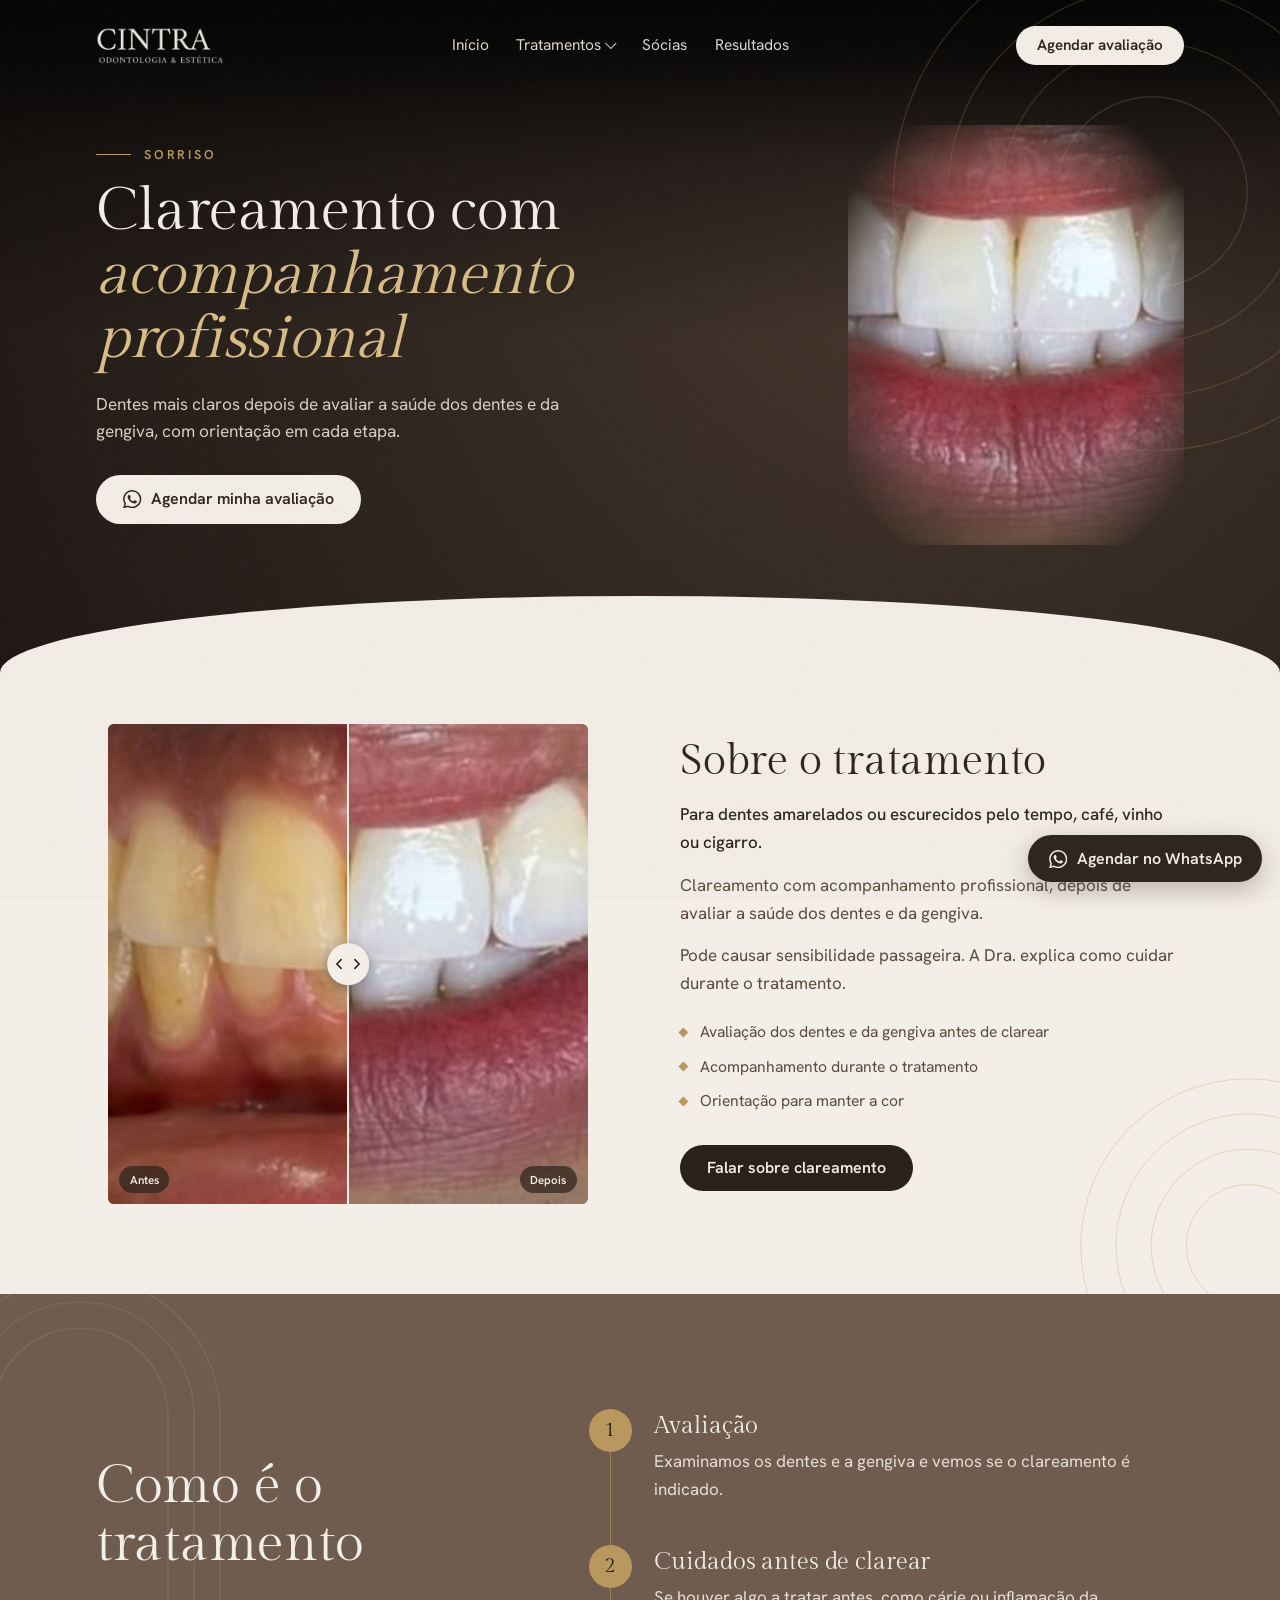
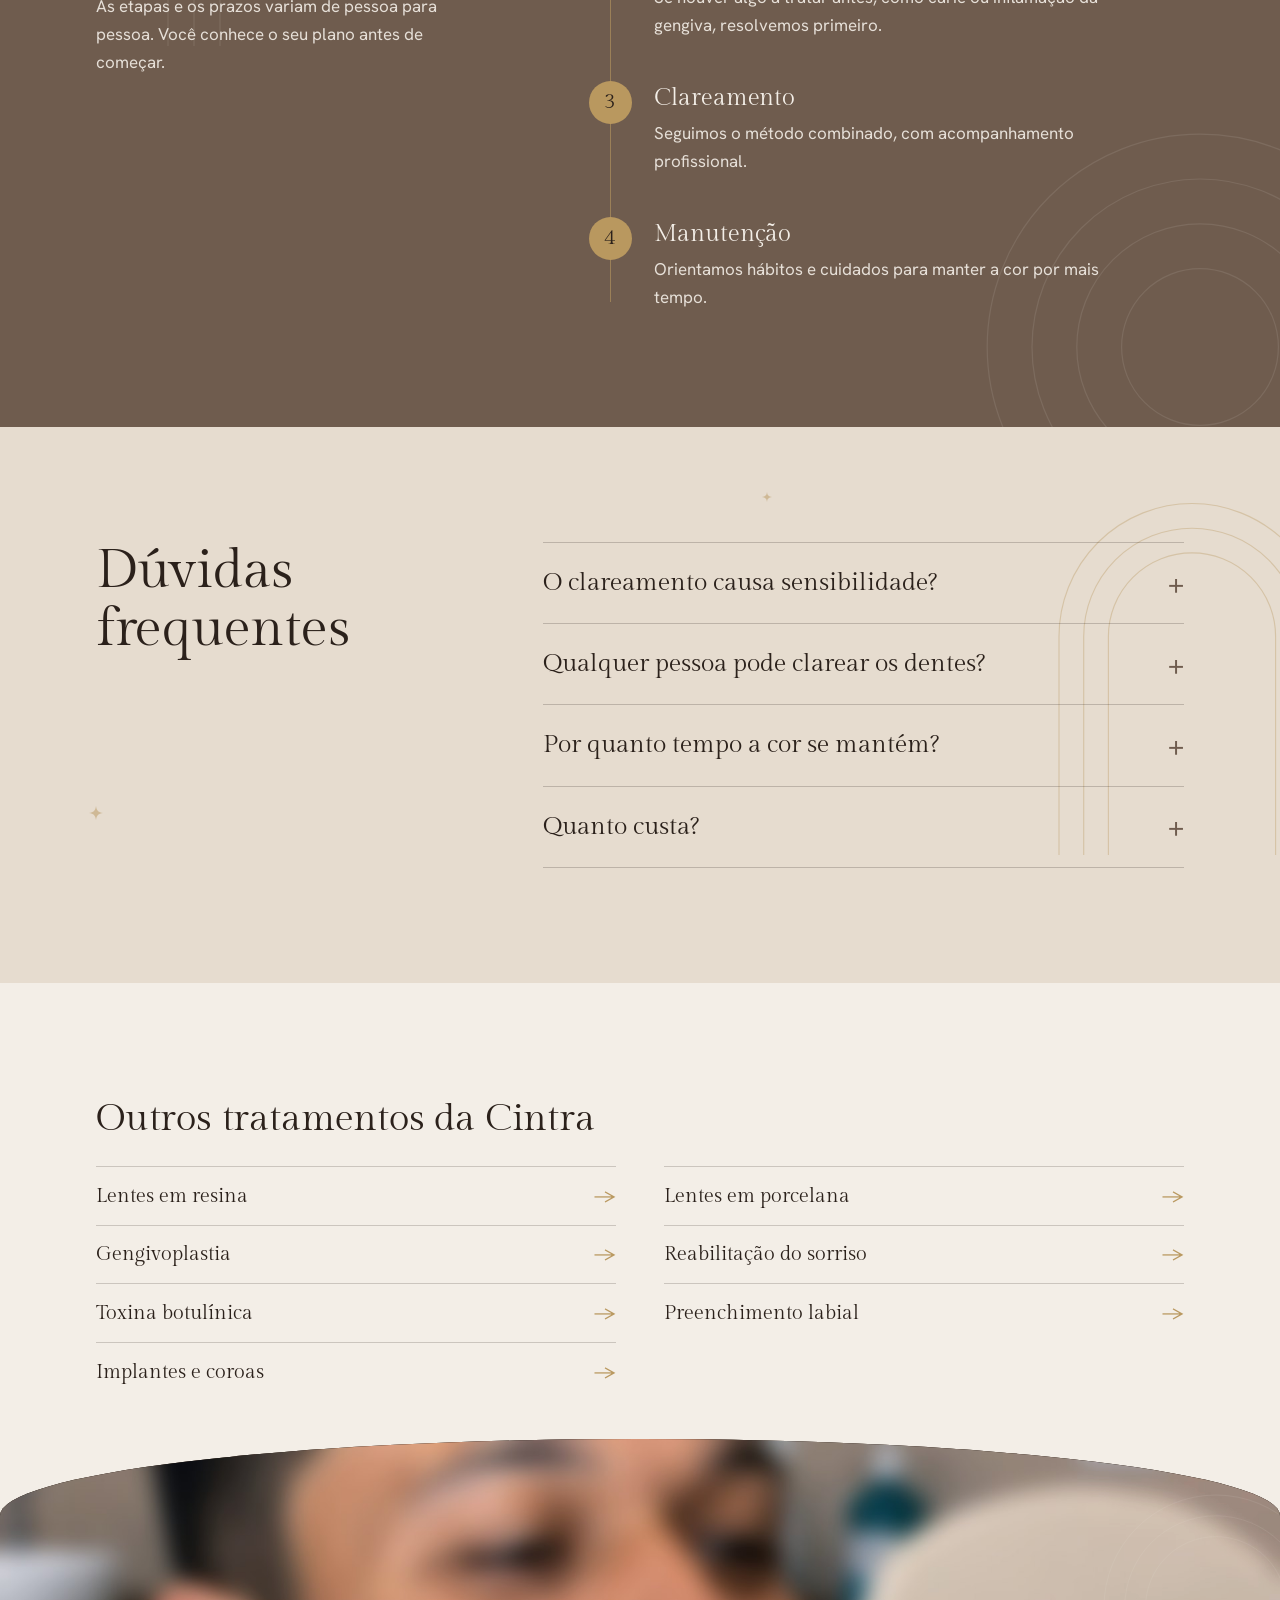
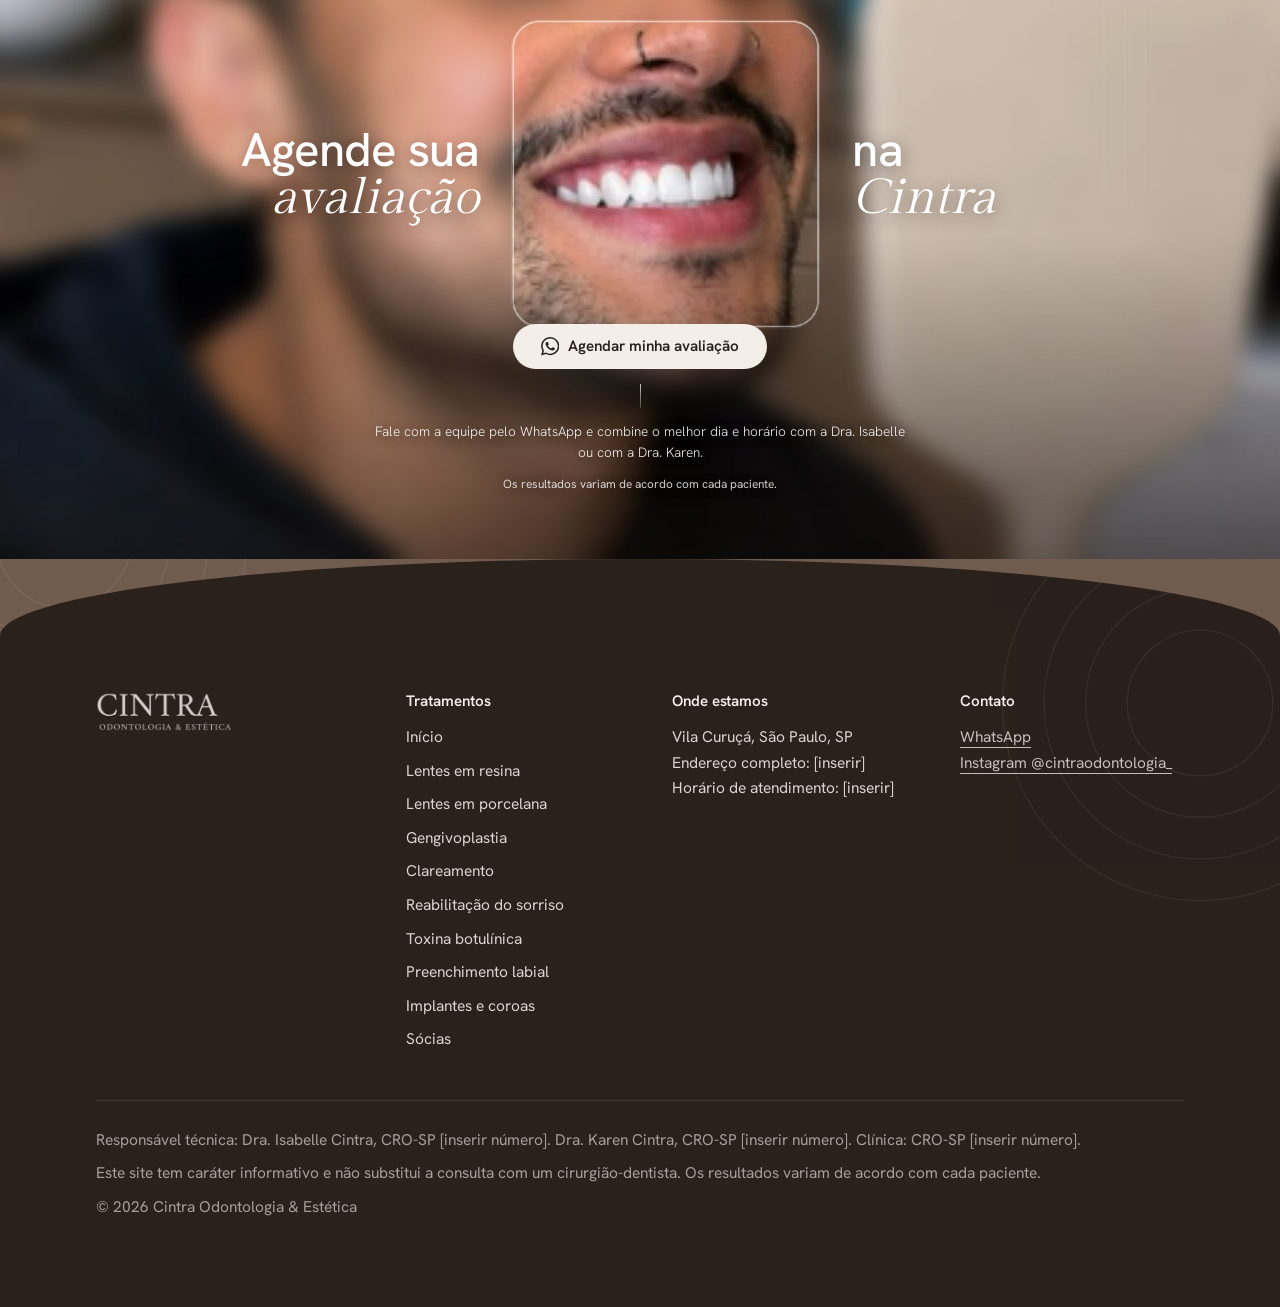
==== clareamento.html @ af431a60 "Add files via upload" ====
<!doctype html>
<html lang="pt-BR">
<head>
<meta charset="utf-8">
<meta name="viewport" content="width=device-width, initial-scale=1">
<title>Clareamento dental | Cintra Odontologia</title>
<meta name="description" content="Clareamento dental com acompanhamento profissional, depois de avaliar a saúde dos dentes e da gengiva. Cintra Odontologia, Vila Curuçá, SP.">
<meta name="theme-color" content="#6F5C4E">
<meta property="og:title" content="Clareamento dental | Cintra Odontologia">
<meta property="og:description" content="Clareamento dental com acompanhamento profissional, depois de avaliar a saúde dos dentes e da gengiva. Cintra Odontologia, Vila Curuçá, SP.">
<meta property="og:type" content="website">
<link rel="icon" href="data:image/svg+xml,%3Csvg xmlns='http://www.w3.org/2000/svg' viewBox='0 0 64 64'%3E%3Crect width='64' height='64' rx='32' fill='%236F5C4E'/%3E%3Ctext x='32' y='43' font-size='34' text-anchor='middle' fill='%23F3EEE7' font-family='Georgia,serif'%3EC%3C/text%3E%3C/svg%3E">
<link rel="preconnect" href="https://fonts.googleapis.com">
<link rel="preconnect" href="https://fonts.gstatic.com" crossorigin>
<link href="https://fonts.googleapis.com/css2?family=Gilda+Display&family=Hanken+Grotesk:wght@400;500;600&family=Fraunces:ital,opsz,wght,SOFT@0,9..144,400..600,100;1,9..144,400..500,100&family=Nunito:wght@400;600;700&display=swap" rel="stylesheet">
<link rel="stylesheet" href="style.css">

</head>
<body>

<header class="site-header">
  <div class="wrap">
    <a class="brand" href="index.html" aria-label="Cintra Odontologia e Estética, página inicial">
      <img src="logo-cintra.png" alt="Cintra Odontologia &amp; Estética" width="596" height="174">
    </a>
    <nav class="nav" id="menu" aria-label="Principal">
      <a href="index.html">Início</a>
      <div class="nav-dd"><button type="button" aria-haspopup="true" aria-expanded="false" aria-current="page">Tratamentos</button><div class="dd-panel"><div><div><b>Sorriso</b><a href="lentes-resina.html">Lentes em resina</a><a href="lentes-porcelana.html">Lentes em porcelana</a><a href="gengivoplastia.html">Gengivoplastia</a><a href="clareamento.html" aria-current="page">Clareamento</a><a href="reabilitacao.html">Reabilitação do sorriso</a></div><div><b>Estética facial</b><a href="toxina-botulinica.html">Toxina botulínica</a><a href="preenchimento-labial.html">Preenchimento labial</a></div><div><b>Implantes</b><a href="implantes-e-coroas.html">Implantes e coroas</a></div></div></div></div>
      <a href="socias.html">Sócias</a>
      <a href="index.html#casos">Resultados</a>
    </nav>
    <div class="hdr-right">
      <a class="btn btn-light" data-wa="Olá! Gostaria de agendar uma avaliação na Cintra Odontologia." href="https://www.instagram.com/cintraodontologia_/">Agendar avaliação</a>
      <button class="nav-toggle" type="button" aria-label="Abrir menu" aria-expanded="false" aria-controls="menu"><span></span></button>
    </div>
  </div>
</header>

<main id="topo">
<section class="phero">
  <div class="wrap phero-grid">
    <div>
      <p class="kicker">Sorriso</p>
      <h1>Clareamento com <em>acompanhamento profissional</em></h1>
      <p class="sub">Dentes mais claros depois de avaliar a saúde dos dentes e da gengiva, com orientação em cada etapa.</p>
      <a class="btn btn-light" data-wa="Olá! Gostaria de agendar uma avaliação sobre clareamento." href="https://www.instagram.com/cintraodontologia_/"><svg viewBox="0 0 24 24" aria-hidden="true"><path d="M17.472 14.382c-.297-.149-1.758-.867-2.03-.967-.273-.099-.471-.148-.67.15-.197.297-.767.966-.94 1.164-.173.199-.347.223-.644.075-.297-.15-1.255-.463-2.39-1.475-.883-.788-1.48-1.761-1.653-2.059-.173-.297-.018-.458.13-.606.134-.133.298-.347.446-.52.149-.174.198-.298.298-.497.099-.198.05-.371-.025-.52-.075-.149-.669-1.612-.916-2.207-.242-.579-.487-.5-.669-.51-.173-.008-.371-.01-.57-.01-.198 0-.52.074-.792.372-.272.297-1.04 1.016-1.04 2.479 0 1.462 1.065 2.875 1.213 3.074.149.198 2.096 3.2 5.077 4.487.709.306 1.262.489 1.694.625.712.227 1.36.195 1.871.118.571-.085 1.758-.719 2.006-1.413.248-.694.248-1.289.173-1.413-.074-.124-.272-.198-.57-.347m-5.421 7.403h-.004a9.87 9.87 0 01-5.031-1.378l-.361-.214-3.741.982.998-3.648-.235-.374a9.86 9.86 0 01-1.51-5.26c.001-5.45 4.436-9.884 9.888-9.884 2.64 0 5.122 1.03 6.988 2.898a9.825 9.825 0 012.893 6.994c-.003 5.45-4.437 9.884-9.885 9.884m8.413-18.297A11.815 11.815 0 0012.05 0C5.495 0 .16 5.335.157 11.892c0 2.096.547 4.142 1.588 5.945L.057 24l6.305-1.654a11.882 11.882 0 005.683 1.448h.005c6.554 0 11.89-5.335 11.893-11.893a11.821 11.821 0 00-3.48-8.413Z"/></svg>Agendar minha avaliação</a>
      
    </div>
    <figure class="phero-photo small"><img src="clareamento-depois.jpg" alt="Dentes depois do clareamento" fetchpriority="high"></figure>
  </div>
</section>
<section class="tb bg-ivory curved" id="sobre">
  <div class="wrap tb-grid">
    <div class="tb-media"><div class="ba" data-ba style="--ar:1/1;--arn:1.0000">
            <img src="clareamento-depois.jpg" alt="Depois: Clareamento" loading="lazy">
            <img class="ba-before" src="clareamento-antes.jpg" alt="Antes: Clareamento" loading="lazy">
            <span class="ba-pill l">Antes</span>
            <span class="ba-pill r">Depois</span>
            <div class="ba-line"><div class="ba-knob"><svg viewBox="0 0 24 24" aria-hidden="true"><polyline points="15 18 9 12 15 6"/></svg><svg viewBox="0 0 24 24" aria-hidden="true"><polyline points="9 18 15 12 9 6"/></svg></div></div>
            <input type="range" min="0" max="100" value="50" aria-label="Comparar antes e depois: clareamento">
          </div></div>
    <div class="tb-text">
      <h2>Sobre o tratamento</h2>
      <p class="tb-for">Para dentes amarelados ou escurecidos pelo tempo, café, vinho ou cigarro.</p>
      <p>Clareamento com acompanhamento profissional, depois de avaliar a saúde dos dentes e da gengiva.</p><p>Pode causar sensibilidade passageira. A Dra. explica como cuidar durante o tratamento.</p>
      <ul class="points"><li>Avaliação dos dentes e da gengiva antes de clarear</li><li>Acompanhamento durante o tratamento</li><li>Orientação para manter a cor</li></ul>
      <a class="btn btn-dark" data-wa="Olá! Gostaria de saber mais sobre clareamento." href="https://www.instagram.com/cintraodontologia_/">Falar sobre clareamento</a>
    </div>
  </div>
</section>
<section class="process">
  <div class="wrap process-grid">
    <div class="process-intro">
      <h2>Como é o tratamento</h2>
      <p>As etapas e os prazos variam de pessoa para pessoa. Você conhece o seu plano antes de começar.</p>
    </div>
    <ol class="steps"><li><span class="n">1</span><div><h3>Avaliação</h3><p>Examinamos os dentes e a gengiva e vemos se o clareamento é indicado.</p></div></li><li><span class="n">2</span><div><h3>Cuidados antes de clarear</h3><p>Se houver algo a tratar antes, como cárie ou inflamação da gengiva, resolvemos primeiro.</p></div></li><li><span class="n">3</span><div><h3>Clareamento</h3><p>Seguimos o método combinado, com acompanhamento profissional.</p></div></li><li><span class="n">4</span><div><h3>Manutenção</h3><p>Orientamos hábitos e cuidados para manter a cor por mais tempo.</p></div></li></ol>
  </div>
</section>
<section class="faq" id="duvidas">
  <div class="wrap faq-grid">
    <h2>Dúvidas frequentes</h2>
    <div>
      <details>
        <summary>O clareamento causa sensibilidade?</summary>
        <p>Pode causar sensibilidade passageira. Explicamos como cuidar durante o tratamento e o que fazer se ela aparecer.</p>
      </details>
      <details>
        <summary>Qualquer pessoa pode clarear os dentes?</summary>
        <p>Depende da saúde dos dentes e da gengiva, que avaliamos na consulta. Em alguns casos é preciso tratar algo antes.</p>
      </details>
      <details>
        <summary>Por quanto tempo a cor se mantém?</summary>
        <p>Depende dos seus hábitos, como café, vinho e cigarro. A Dra. orienta como manter a cor.</p>
      </details>
      <details>
        <summary>Quanto custa?</summary>
        <p>O valor depende do seu caso e do tratamento indicado. Apresentamos o orçamento depois da avaliação, para você decidir com todas as informações.</p>
      </details>
    </div>
  </div>
</section>
<section class="more">
  <div class="wrap">
    <h2>Outros tratamentos da Cintra</h2>
    <ul><li><a href="lentes-resina.html">Lentes em resina</a></li><li><a href="lentes-porcelana.html">Lentes em porcelana</a></li><li><a href="gengivoplastia.html">Gengivoplastia</a></li><li><a href="reabilitacao.html">Reabilitação do sorriso</a></li><li><a href="toxina-botulinica.html">Toxina botulínica</a></li><li><a href="preenchimento-labial.html">Preenchimento labial</a></li><li><a href="implantes-e-coroas.html">Implantes e coroas</a></li></ul>
  </div>
</section>
<section class="cta curved">
  <div class="cta-wrap">
    <div class="cta-hero">
      <img src="cta-sorriso.jpg" alt="Paciente da Cintra sorrindo ao ver o resultado no espelho" width="1920" height="1080" loading="lazy">
      <div class="cta-headline">
        <h2 class="cta-l">Agende sua <em>avaliação</em></h2>
        <h2 class="cta-r">na <em>Cintra</em></h2>
      </div>
    </div>
    <div class="cta-actions">
      <a class="btn btn-light" data-wa="Olá! Gostaria de agendar uma avaliação sobre clareamento." href="https://www.instagram.com/cintraodontologia_/"><svg viewBox="0 0 24 24" aria-hidden="true"><path d="M17.472 14.382c-.297-.149-1.758-.867-2.03-.967-.273-.099-.471-.148-.67.15-.197.297-.767.966-.94 1.164-.173.199-.347.223-.644.075-.297-.15-1.255-.463-2.39-1.475-.883-.788-1.48-1.761-1.653-2.059-.173-.297-.018-.458.13-.606.134-.133.298-.347.446-.52.149-.174.198-.298.298-.497.099-.198.05-.371-.025-.52-.075-.149-.669-1.612-.916-2.207-.242-.579-.487-.5-.669-.51-.173-.008-.371-.01-.57-.01-.198 0-.52.074-.792.372-.272.297-1.04 1.016-1.04 2.479 0 1.462 1.065 2.875 1.213 3.074.149.198 2.096 3.2 5.077 4.487.709.306 1.262.489 1.694.625.712.227 1.36.195 1.871.118.571-.085 1.758-.719 2.006-1.413.248-.694.248-1.289.173-1.413-.074-.124-.272-.198-.57-.347m-5.421 7.403h-.004a9.87 9.87 0 01-5.031-1.378l-.361-.214-3.741.982.998-3.648-.235-.374a9.86 9.86 0 01-1.51-5.26c.001-5.45 4.436-9.884 9.888-9.884 2.64 0 5.122 1.03 6.988 2.898a9.825 9.825 0 012.893 6.994c-.003 5.45-4.437 9.884-9.885 9.884m8.413-18.297A11.815 11.815 0 0012.05 0C5.495 0 .16 5.335.157 11.892c0 2.096.547 4.142 1.588 5.945L.057 24l6.305-1.654a11.882 11.882 0 005.683 1.448h.005c6.554 0 11.89-5.335 11.893-11.893a11.821 11.821 0 00-3.48-8.413Z"/></svg>Agendar minha avaliação</a>
      <div class="cta-div" aria-hidden="true"></div>
      <p>Fale com a equipe pelo WhatsApp e combine o melhor dia e horário com a Dra. Isabelle ou com a Dra. Karen.</p>
      <small class="cta-note">Os resultados variam de acordo com cada paciente.</small>
    </div>
  </div>
</section>
</main>

<footer class="footer curved">
  <div class="wrap">
    <div class="footer-grid">
      <div>
        <a class="brand" href="index.html" aria-label="Página inicial">
          <img src="logo-cintra.png" alt="Cintra Odontologia &amp; Estética" width="596" height="174">
        </a>
      </div>
      <div>
        <h3>Tratamentos</h3>
        <div class="footer-nav"><a href="index.html">Início</a><a href="lentes-resina.html">Lentes em resina</a><a href="lentes-porcelana.html">Lentes em porcelana</a><a href="gengivoplastia.html">Gengivoplastia</a><a href="clareamento.html">Clareamento</a><a href="reabilitacao.html">Reabilitação do sorriso</a><a href="toxina-botulinica.html">Toxina botulínica</a><a href="preenchimento-labial.html">Preenchimento labial</a><a href="implantes-e-coroas.html">Implantes e coroas</a><a href="socias.html">Sócias</a></div>
      </div>
      <div>
        <h3>Onde estamos</h3>
        <p>Vila Curuçá, São Paulo, SP</p>
        <p><!-- PENDENTE --> Endereço completo: [inserir]</p>
        <p><!-- PENDENTE --> Horário de atendimento: [inserir]</p>
      </div>
      <div>
        <h3>Contato</h3>
        <p><a data-wa="Olá! Gostaria de falar com a Cintra Odontologia." href="https://www.instagram.com/cintraodontologia_/">WhatsApp</a></p>
        <p><a href="https://www.instagram.com/cintraodontologia_/" target="_blank" rel="noopener">Instagram @cintraodontologia_</a></p>
      </div>
    </div>
    <div class="legal">
      <p><!-- PENDENTE --> Responsável técnica: Dra. Isabelle Cintra, CRO-SP [inserir número]. Dra. Karen Cintra, CRO-SP [inserir número]. Clínica: CRO-SP [inserir número].</p>
      <p>Este site tem caráter informativo e não substitui a consulta com um cirurgião-dentista. Os resultados variam de acordo com cada paciente.</p>
      <p>© <span id="ano">2026</span> Cintra Odontologia &amp; Estética</p>
    </div>
  </div>
</footer>

<a class="btn btn-dark float-wa" data-wa="Olá! Gostaria de agendar uma avaliação na Cintra Odontologia." href="https://www.instagram.com/cintraodontologia_/" aria-label="Agendar avaliação pelo WhatsApp">
  <svg viewBox="0 0 24 24" aria-hidden="true"><path d="M17.472 14.382c-.297-.149-1.758-.867-2.03-.967-.273-.099-.471-.148-.67.15-.197.297-.767.966-.94 1.164-.173.199-.347.223-.644.075-.297-.15-1.255-.463-2.39-1.475-.883-.788-1.48-1.761-1.653-2.059-.173-.297-.018-.458.13-.606.134-.133.298-.347.446-.52.149-.174.198-.298.298-.497.099-.198.05-.371-.025-.52-.075-.149-.669-1.612-.916-2.207-.242-.579-.487-.5-.669-.51-.173-.008-.371-.01-.57-.01-.198 0-.52.074-.792.372-.272.297-1.04 1.016-1.04 2.479 0 1.462 1.065 2.875 1.213 3.074.149.198 2.096 3.2 5.077 4.487.709.306 1.262.489 1.694.625.712.227 1.36.195 1.871.118.571-.085 1.758-.719 2.006-1.413.248-.694.248-1.289.173-1.413-.074-.124-.272-.198-.57-.347m-5.421 7.403h-.004a9.87 9.87 0 01-5.031-1.378l-.361-.214-3.741.982.998-3.648-.235-.374a9.86 9.86 0 01-1.51-5.26c.001-5.45 4.436-9.884 9.888-9.884 2.64 0 5.122 1.03 6.988 2.898a9.825 9.825 0 012.893 6.994c-.003 5.45-4.437 9.884-9.885 9.884m8.413-18.297A11.815 11.815 0 0012.05 0C5.495 0 .16 5.335.157 11.892c0 2.096.547 4.142 1.588 5.945L.057 24l6.305-1.654a11.882 11.882 0 005.683 1.448h.005c6.554 0 11.89-5.335 11.893-11.893a11.821 11.821 0 00-3.48-8.413Z"/></svg>
  Agendar no WhatsApp
</a>

<script src="site.js"></script>
</body>
</html>
---- style.css ----
:root{
  --ivory:#F3EEE7;
  --sand:#E6DCCF;
  --mocha:#6F5C4E;
  --taupe:#8B7765;
  --cocoa:#2B211B;
  --cocoa-soft:#5A4A3F;
  --gold:#B9985F;
  --curve:clamp(2rem, 6vw, 5rem);
  --gutter:clamp(1.25rem, 5vw, 4rem);
  --max:76rem;
  --serif:"Gilda Display", Georgia, "Times New Roman", serif;
  --sans:"Hanken Grotesk", system-ui, -apple-system, "Segoe UI", sans-serif;
}
*{box-sizing:border-box;margin:0;padding:0}
html{scroll-behavior:smooth;-webkit-text-size-adjust:100%}
body{
  font-family:var(--sans);
  font-size:1.0625rem;
  line-height:1.65;
  color:var(--cocoa);
  background:var(--ivory);
  -webkit-font-smoothing:antialiased;
}
img,svg{display:block;max-width:100%}
a{color:inherit}
ul,ol{list-style:none}
:focus-visible{outline:2px solid var(--gold);outline-offset:3px;border-radius:4px}

.wrap{width:100%;max-width:var(--max);margin-inline:auto;padding-inline:var(--gutter)}
h1,h2,h3{font-family:var(--serif);font-weight:400;letter-spacing:-0.005em}
h2{font-size:clamp(2rem, 4.2vw, 3.5rem);line-height:1.08}
h3{line-height:1.2}

/* Botões */
.btn{
  display:inline-flex;align-items:center;justify-content:center;gap:.6rem;
  padding:.95rem 1.7rem;border-radius:999px;
  font:600 1rem/1 var(--sans);text-decoration:none;
  transition:transform .2s ease, background-color .2s ease, color .2s ease;
}
.btn:active{transform:scale(.97)}
.btn-light{background:var(--ivory);color:var(--cocoa)}
.btn-light:hover{background:#fff}
.btn-dark{background:var(--cocoa);color:var(--ivory)}
.btn-dark:hover{background:#40322a}
.btn svg{width:1.15rem;height:1.15rem;fill:currentColor}
.textlink{
  font-weight:600;text-decoration:none;
  background:linear-gradient(currentColor,currentColor) 0 100%/100% 1px no-repeat;
  padding-bottom:.2rem;transition:background-size .25s ease;
}
.textlink:hover{background-size:0 1px;background-position:100% 100%}

/* Cabeçalho */
.site-header{position:absolute;inset:0 0 auto 0;z-index:5;color:var(--ivory)}
.site-header .wrap{display:flex;align-items:center;justify-content:space-between;padding-block:1.6rem}
.brand{text-decoration:none;display:flex;flex-direction:column;line-height:1}
.brand img{display:block;width:8rem;height:auto}
.nav{display:none;gap:2.2rem;font-size:.97rem}
.nav a{text-decoration:none;opacity:.9}
.nav a:hover{opacity:1;text-decoration:underline;text-underline-offset:.35rem}
@media(min-width:900px){.nav{display:flex}}
.site-header .btn{padding:.75rem 1.3rem;font-size:.95rem}
@media(max-width:480px){
  .brand img{width:6.6rem}
  .site-header .btn{padding:.7rem 1rem;font-size:.88rem}
}

/* Hero (vitrine) */
.hero{
  --glow:#D9BC85;
  position:relative;--pw:clamp(760px,84vw,1500px);--lift:5rem;min-height:calc(var(--pw)*.5625 + var(--lift) + 5rem);display:flex;flex-direction:column;justify-content:flex-end;align-items:center;
  background:linear-gradient(180deg,#000 0%,rgba(0,0,0,.9) 7%,rgba(0,0,0,.45) 20%,rgba(0,0,0,0) 42%),radial-gradient(circle at 50% 22%,#43342A 0%,#2B211B 55%,#1A130F 100%);
  color:var(--ivory);overflow:hidden;
  padding:0 0 calc(var(--curve) + 1.6rem);
  isolation:isolate;
}
.hero-vignette{position:absolute;inset:0;z-index:4;pointer-events:none;background:radial-gradient(circle at center,transparent 30%,rgba(20,13,9,.75) 85%)}
.hero-lines{position:absolute;inset:0;z-index:1;pointer-events:none;opacity:.5;
  background-image:linear-gradient(rgba(243,238,231,.035) 1px,transparent 1px),linear-gradient(90deg,rgba(243,238,231,.035) 1px,transparent 1px);
  background-size:64px 64px;-webkit-mask-image:radial-gradient(ellipse at 50% 45%,#000 15%,transparent 70%);mask-image:radial-gradient(ellipse at 50% 45%,#000 15%,transparent 70%)}
.hero-cards{position:absolute;bottom:calc(var(--pw)*.5625*.46 + var(--lift));left:0;width:100%;height:20rem;z-index:2;perspective:1200px;overflow:hidden;display:flex;align-items:center}
.hero-cards::before,.hero-cards::after{content:"";position:absolute;top:0;bottom:0;width:18%;z-index:3;pointer-events:none}
.hero-cards::before{left:0;background:linear-gradient(90deg,#2B211B 8%,transparent)}
.hero-cards::after{right:0;background:linear-gradient(-90deg,#2B211B 8%,transparent)}
.hero-track{display:flex;gap:1.75rem;width:max-content;padding:2rem 0;animation:heroStream 40s linear infinite;transform-style:preserve-3d}
.hero-track:hover{animation-play-state:paused}
@keyframes heroStream{to{transform:translateX(calc(-50% - .875rem))}}
.hero-card{width:25rem;height:17rem;flex-shrink:0;border-radius:1.6rem;overflow:hidden;background:#3a2d25;
  border:1px solid rgba(243,238,231,.16);box-shadow:0 1.3rem 2.6rem -.6rem rgba(0,0,0,.8),0 0 1.6rem rgba(185,152,95,.14);
  transform:perspective(1000px) rotateY(6deg)}
.hero-card img{width:100%;height:100%;object-fit:cover;filter:brightness(.92) contrast(1.04)}
.hero-glow{position:absolute;inset:0;z-index:3;pointer-events:none}
.hero-glow i{position:absolute;left:50%;top:60%;transform:translate(-50%,-50%);border-radius:50%}
.hero-glow .g1{width:46rem;height:36rem;background:radial-gradient(ellipse 50% 48%,rgba(217,188,133,.55) 0%,rgba(185,152,95,.30) 35%,rgba(111,92,78,.10) 60%,transparent 72%);filter:blur(50px);animation:glowPulse 6s ease-in-out infinite alternate}
.hero-glow .g2{width:80rem;max-width:100vw;height:58rem;background:radial-gradient(ellipse 60% 52%,rgba(139,119,101,.38) 0%,rgba(111,92,78,.2) 40%,transparent 76%);filter:blur(75px)}
@keyframes glowPulse{from{opacity:.85;transform:translate(-50%,-50%) scale(.96)}to{opacity:1;transform:translate(-50%,-50%) scale(1.06)}}
.hero-people{position:absolute;bottom:var(--lift);left:50%;transform:translateX(-50%);width:var(--pw);aspect-ratio:1920/1080;z-index:5;pointer-events:none}
.hero-people img{width:100%;height:100%;object-fit:contain;object-position:bottom center;position:relative;
  filter:contrast(1.04) saturate(1.04) drop-shadow(0 0 1px rgba(0,0,0,.55)) drop-shadow(0 1.4rem 2.6rem rgba(8,5,3,.75)) drop-shadow(0 0 3rem rgba(217,188,133,.22));
  -webkit-mask-image:linear-gradient(to bottom,#000 72%,transparent 99%);mask-image:linear-gradient(to bottom,#000 72%,transparent 99%)}
.hero-people::before{content:"";position:absolute;left:28%;right:28%;top:4%;bottom:0;z-index:-1;pointer-events:none;
  background:radial-gradient(ellipse at 50% 48%,rgba(10,6,4,.78) 0%,rgba(10,6,4,.4) 42%,transparent 72%);filter:blur(12px)}

.hero-fade{position:absolute;left:0;right:0;bottom:0;height:calc(var(--pw)*.5625*.5 + 2rem);z-index:6;pointer-events:none;background:linear-gradient(to top,rgba(18,12,9,.96) 0%,rgba(18,12,9,.86) 40%,rgba(18,12,9,.45) 72%,rgba(18,12,9,0) 100%)}
.hero-content{position:relative;z-index:10;width:100%;max-width:82rem;padding-inline:var(--gutter);display:flex;flex-direction:column;align-items:center}
.hero-main{display:flex;flex-direction:column;align-items:center;text-align:center;margin-bottom:0}
.hero-kicker{font:600 .95rem/1.4 "Nunito",var(--sans);letter-spacing:.04em;color:#E6DCCF;margin-bottom:.8rem;text-shadow:0 2px 10px rgba(0,0,0,.8)}
.hero-kicker b{color:var(--glow);font-weight:700}
.hero h1{font-family:"Fraunces",var(--serif);font-variation-settings:"SOFT" 100,"opsz" 144;font-weight:500;
  font-size:clamp(2rem,3.5vw,3.3rem);line-height:1.1;letter-spacing:-.01em;max-width:52rem;margin-bottom:1rem;text-shadow:0 4px 25px rgba(0,0,0,.9)}
.hero h1 em{font-style:italic;font-weight:400;background:linear-gradient(135deg,#fff 20%,#E4CC9C 100%);-webkit-background-clip:text;background-clip:text;-webkit-text-fill-color:transparent}
.hero-sub{max-width:46rem;text-wrap:balance;margin:0 0 1.3rem;color:#D9CFC3;font:400 1.05rem/1.5 "Nunito",var(--sans);text-shadow:0 2px 12px rgba(0,0,0,.8)}
.hero-cta{display:inline-flex;align-items:center;gap:1rem;padding:.45rem 1.8rem .45rem .5rem;border-radius:999px;background:rgba(243,238,231,.9);color:var(--cocoa);
  font:700 1.02rem/1 "Nunito",var(--sans);text-decoration:none;box-shadow:0 1rem 2.2rem rgba(0,0,0,.55),0 0 2rem rgba(217,188,133,.35);transition:transform .3s,box-shadow .3s,background .3s}
.hero-cta:hover{background:#fff;transform:translateY(-3px)}
.hero-cta .ic{width:2.75rem;height:2.75rem;border-radius:50%;background:var(--cocoa);color:var(--ivory);display:grid;place-items:center;transition:background .3s,transform .3s}
.hero-cta:hover .ic{background:var(--gold);transform:rotate(45deg)}
.hero-cta .ic svg{width:1.1rem;height:1.1rem}
.hero-bottom{display:none;width:100%;justify-content:space-between;align-items:flex-end;gap:2rem}
.hero-bottom p{font:400 .92rem/1.5 "Nunito",var(--sans);color:#C9BCAE;max-width:16rem}
.hero-bottom .l{border-left:2px solid rgba(185,152,95,.7);padding-left:.9rem}
.hero-bottom .r{border-right:2px solid rgba(185,152,95,.7);padding-right:.9rem;text-align:right;font-style:italic;max-width:20rem}
@media(max-width:900px){
  .hero-bottom{display:none}
  .hero{--pw:106vw;--top:5rem;min-height:calc(var(--top) + var(--pw)*.5625*.49 + 26rem)}
  .hero-people{bottom:auto;top:var(--top);width:106vw;left:50%}
  .hero-cards{bottom:auto;top:calc(var(--top) + var(--pw)*.5625*.12);height:10rem;perspective:800px}
  .hero-card{width:12.5rem;height:8.4rem;border-radius:1.1rem}
  .hero-track{gap:.8rem;animation-duration:30s}
  .hero-fade{height:66%;background:linear-gradient(to top,rgba(18,12,9,.97) 0%,rgba(18,12,9,.92) 45%,rgba(18,12,9,.55) 75%,rgba(18,12,9,0) 100%)}
  .hero-glow .g1{width:26rem;height:26rem;top:30%}
  .hero-glow .g2{width:34rem;height:34rem;top:30%}
  .hero h1{font-size:clamp(1.7rem,7.2vw,2.4rem);max-width:21rem;margin-bottom:1rem}
  .hero-sub{font-size:.98rem;margin-bottom:1.2rem}
  .hero-cta{font-size:.92rem}.hero-cta .ic{width:2.4rem;height:2.4rem}
}
@media (prefers-reduced-motion:reduce){.hero-track,.hero-glow .g1{animation:none}}

.arch{
  position:relative;width:min(100%, 26rem);aspect-ratio:3/4;margin-inline:auto;
  border-radius:999px 999px 0 0;
  background:linear-gradient(165deg,#B6A08D 0%,#8D7767 45%,#5C4A3E 100%);
}
.arch::after{
  content:"";position:absolute;inset:.9rem;border-radius:999px 999px 0 0;
  border:1px solid rgba(185,152,95,.75);pointer-events:none;
}

/* Curvas (o sorriso) */
.curved{
  position:relative;z-index:1;margin-top:calc(var(--curve) * -1);
  border-radius:50% 50% 0 0 / var(--curve) var(--curve) 0 0;
}

section{padding-block:clamp(4.5rem, 9vw, 8rem)}

/* Tratamentos */
.treatments{background:var(--ivory);padding-top:calc(var(--curve) + 3rem)}
.treat-grid{display:grid;gap:3rem}
@media(min-width:900px){
  .treat-grid{grid-template-columns:.8fr 1.4fr;gap:5rem}
  .treat-intro{position:sticky;top:3rem;align-self:start}
}
.treat-intro p{margin-top:1.4rem;color:var(--cocoa-soft);max-width:26rem}
.svc{
  position:relative;display:grid;gap:1rem 2rem;
  grid-template-columns:1fr;
  padding:2rem 0;text-decoration:none;
  border-top:1px solid rgba(43,33,27,.18);
}
li:last-child > .svc{border-bottom:1px solid rgba(43,33,27,.18)}
@media(min-width:640px){.svc{grid-template-columns:1fr auto;align-items:end}}
.svc h3{font-size:clamp(1.55rem, 2.6vw, 2.1rem);transition:color .2s ease}
.svc p{margin-top:.55rem;color:var(--cocoa-soft);max-width:36rem}
.svc .svc-for{color:var(--cocoa);font-weight:500}
.svc-cta{font-weight:600;font-size:.97rem;white-space:nowrap}
.svc::after{
  content:"";position:absolute;left:0;top:-1px;height:1px;width:100%;
  background:var(--gold);transform:scaleX(0);transform-origin:left;
  transition:transform .35s ease;
}
.svc:hover::after,.svc:focus-visible::after{transform:scaleX(1)}
.svc:hover h3{color:var(--mocha)}

/* Sobre */
.about{background:var(--sand)}
.about-grid{display:grid;gap:3.5rem;align-items:center}
@media(min-width:900px){.about-grid{grid-template-columns:.85fr 1.15fr;gap:6rem}}
.about .arch{background:linear-gradient(170deg,#C9B7A4 0%,#9C8672 55%,#6F5C4E 100%)}
.about .slot-label{color:var(--ivory)}
.about h2{margin-bottom:.6rem}
.about .role{color:var(--cocoa-soft);margin-bottom:2rem}
.about p + p{margin-top:1.2rem}
.about .body{max-width:34rem}
.about-head{max-width:42rem;margin:0 auto 3.5rem;text-align:center}
.about-head h2{margin-bottom:1rem}
.partners{display:grid;grid-template-columns:1fr 1fr;gap:1.2rem;max-width:40rem;margin-inline:auto}
@media(min-width:700px){.partners{gap:3rem}}
.partner{text-align:center;display:flex;flex-direction:column;align-items:center}
.partner .arch{width:min(100%,13rem);margin-bottom:1.2rem}
.partner h3{font:400 1.35rem/1.15 var(--serif)}
.partner .role{color:var(--gold);letter-spacing:.06em;font-size:.92rem;margin:.35rem 0 1rem;text-transform:uppercase;font-weight:600}
.partner p:not(.role){max-width:17rem;margin-bottom:1.3rem;font-size:.95rem}
@media(max-width:600px){.partner h3{font-size:1.1rem}.partner .role{font-size:.7rem;letter-spacing:.04em}.partner p:not(.role){font-size:.84rem}.partner .btn{padding:.75rem .9rem;font-size:.82rem;text-align:center;line-height:1.2}}
.partner .btn{margin-top:auto}

/* Casos: carrossel 3D empilhado */
.cases{background:var(--sand);color:var(--cocoa);padding-top:calc(var(--curve) + 0rem);overflow:hidden}
.cases-head{display:grid;gap:1rem;margin:3.2rem auto 3.2rem;text-align:center;max-width:44rem}
.cases-head p{opacity:.8;margin-inline:auto;max-width:34rem}
.ba-static{cursor:default}
.ba{
  --position:50%;
  position:relative;aspect-ratio:var(--ar,1/1);border-radius:2rem;overflow:hidden;
  background:linear-gradient(170deg,#8D7767 0%,#5C4A3E 100%);
  user-select:none;-webkit-user-select:none;cursor:ew-resize;touch-action:pan-y;
}
.ba img{position:absolute;inset:0;width:100%;height:100%;object-fit:cover;pointer-events:none;-webkit-user-drag:none}
.ba .ba-before{clip-path:polygon(0 0,var(--position) 0,var(--position) 100%,0 100%)}
.ba-pill{
  position:absolute;bottom:1rem;z-index:3;pointer-events:none;
  background:rgba(43,33,27,.7);color:var(--ivory);
  font-size:.8rem;font-weight:600;padding:.3rem .8rem;border-radius:999px;
}
.ba-pill.l{left:1rem}.ba-pill.r{right:1rem}
.ba-line{
  position:absolute;top:0;bottom:0;left:var(--position);width:2px;
  background:var(--ivory);transform:translateX(-50%);z-index:4;pointer-events:none;
}
.ba-knob{
  position:absolute;top:50%;left:50%;width:2.6rem;height:2.6rem;border-radius:50%;
  background:var(--ivory);color:var(--cocoa);transform:translate(-50%,-50%);
  display:flex;align-items:center;justify-content:center;
  box-shadow:0 4px 16px rgba(0,0,0,.35);
}
.ba-knob svg{width:1.1rem;height:1.1rem;stroke:currentColor;fill:none;stroke-width:2.2;stroke-linecap:round;stroke-linejoin:round}
.ba input{position:absolute;inset:0;width:100%;height:100%;opacity:0;cursor:ew-resize;z-index:5;margin:0}
.ba.dragging .ba-knob{transform:translate(-50%,-50%) scale(1.1)}
.cases-foot{margin-top:3rem;font-size:.88rem;opacity:.7;max-width:46rem;margin-inline:auto;text-align:center}
.cases-foot a{opacity:1}

.marquee{position:absolute;top:calc(var(--curve) + .9rem);left:0;right:0;overflow:hidden;opacity:.55;pointer-events:none;
  -webkit-mask-image:linear-gradient(90deg,transparent,#000 15%,#000 85%,transparent);mask-image:linear-gradient(90deg,transparent,#000 15%,#000 85%,transparent)}
.marquee-track{display:flex;gap:2.6rem;width:max-content;animation:mq 50s linear infinite}
.marquee span{display:inline-flex;align-items:center;gap:2.6rem;font:600 .78rem/1 var(--sans);letter-spacing:.22em;text-transform:uppercase;color:var(--mocha);white-space:nowrap}
.marquee span::after{content:"";width:.42rem;height:.42rem;background:var(--gold);transform:rotate(45deg)}
@keyframes mq{to{transform:translateX(-50%)}}
.cases .wrap{padding-top:1.2rem}

.deck{--stage-h:clamp(17rem,52svh,28rem);position:relative;width:min(100%,38rem);margin:0 auto;height:calc(var(--stage-h) + 9.4rem);perspective:1400px;outline:none}
.deck-backdrop{position:absolute;inset:0;border-radius:2rem;background:linear-gradient(135deg,#D9BC85 0%,#B9985F 100%);
  transform:translate(-1.3rem,-.9rem) rotate(-4.5deg) scale(.98);filter:drop-shadow(0 1rem 2.2rem rgba(185,152,95,.4));transition:background .6s,transform .6s cubic-bezier(.16,1,.3,1)}
.deck[data-accent="taupe"] .deck-backdrop{background:linear-gradient(135deg,#B49A86 0%,#7A6454 100%);filter:drop-shadow(0 1rem 2.2rem rgba(111,92,78,.4))}
.deck-cards{position:relative;width:100%;height:100%;z-index:2}
.deck-card{position:absolute;inset:0;border-radius:2rem;background:var(--cocoa);color:var(--ivory);padding:1rem 1rem 1.1rem;display:flex;flex-direction:column;gap:.9rem;
  box-shadow:0 1.4rem 3.2rem rgba(20,13,9,.45),inset 0 1px 0 rgba(255,255,255,.1);border:1px solid rgba(255,255,255,.1);
  opacity:0;visibility:hidden;transform:translate3d(0,0,-90px) scale(.9);
  transition:transform .7s cubic-bezier(.16,1,.3,1),opacity .6s ease,visibility 0s .7s;cursor:pointer}
.deck-card.active{opacity:1;visibility:visible;z-index:10;transform:rotateY(var(--tx,0deg)) rotateX(var(--ty,0deg));cursor:default;transition:transform .7s cubic-bezier(.16,1,.3,1),opacity .6s ease,visibility 0s}
.deck-card.next{opacity:.7;visibility:visible;z-index:5;transform:translate3d(1.2rem,-.8rem,-30px) rotate(3deg);background:#231a15;transition:transform .7s cubic-bezier(.16,1,.3,1),opacity .6s ease,visibility 0s}
.deck-card.prev{opacity:.4;visibility:visible;z-index:2;transform:translate3d(-1.2rem,.9rem,-60px) rotate(-3.5deg);background:#1c1410;transition:transform .7s cubic-bezier(.16,1,.3,1),opacity .6s ease,visibility 0s}
.deck-card:not(.active) *{pointer-events:none}
.deck-card:not(.active){pointer-events:auto}
.deck-card:not(.active):hover{opacity:.9}
.dk-stage{height:var(--stage-h);display:flex;align-items:center;justify-content:center}
.deck-card .ba{width:min(100%,calc(var(--stage-h)*var(--arn,1)));border-radius:1.3rem;box-shadow:0 .6rem 1.6rem rgba(0,0,0,.35)}
.dk-cap{display:flex;flex-direction:column;gap:.2rem;padding:0 .5rem;text-align:left}
.dk-cap small{font:600 .72rem/1 var(--sans);letter-spacing:.16em;text-transform:uppercase;color:var(--gold)}
.dk-cap b{font:400 1.3rem/1.2 var(--serif);margin-top:.25rem}
.dk-cap span{font-size:.88rem;opacity:.72;line-height:1.4;display:-webkit-box;-webkit-line-clamp:2;-webkit-box-orient:vertical;overflow:hidden}
.dk-prog{height:3px;border-radius:99px;background:rgba(255,255,255,.12);overflow:hidden;margin:auto .5rem 0}
.dk-prog i{display:block;height:100%;width:0;background:linear-gradient(90deg,#D9BC85,#B9985F);box-shadow:0 0 10px rgba(217,188,133,.7);border-radius:99px}
.deck-ctrl{display:flex;align-items:center;justify-content:center;gap:1.1rem;margin-top:2.2rem}
.deck-arrow{width:2.9rem;height:2.9rem;border-radius:50%;border:1px solid rgba(43,33,27,.3);background:transparent;color:var(--cocoa);display:grid;place-items:center;cursor:pointer;transition:background .3s,color .3s,transform .3s}
.deck-arrow:hover{background:var(--cocoa);color:var(--ivory);transform:scale(1.06)}
.deck-arrow svg{width:1.1rem;height:1.1rem;stroke:currentColor;fill:none;stroke-width:2.2;stroke-linecap:round;stroke-linejoin:round}
.deck-dots{display:flex;align-items:center;gap:.5rem}
.deck-dots button{width:.55rem;height:.55rem;border-radius:50%;border:0;padding:0;background:rgba(43,33,27,.25);cursor:pointer;transition:width .4s,background .3s}
.deck-dots button.on{width:1.6rem;border-radius:99px;background:var(--cocoa)}
@media(max-width:600px){
  .deck{--stage-h:clamp(16rem,46svh,24rem);width:calc(100% - 1.6rem);height:calc(var(--stage-h) + 9.6rem)}
  .deck-backdrop{transform:translate(-.6rem,-.5rem) rotate(-4deg) scale(.98)}
  .deck-card.next{transform:translate3d(.5rem,-.4rem,-15px) rotate(2deg)}
  .deck-card.prev{transform:translate3d(-.5rem,.5rem,-30px) rotate(-2deg)}
  .deck-card{border-radius:1.5rem;padding:.75rem .75rem 1rem}
  .dk-cap b{font-size:1.15rem}
  .deck-dots{gap:.4rem}.deck-dots button{width:.45rem;height:.45rem}.deck-dots button.on{width:1.2rem}
}
@media(prefers-reduced-motion:reduce){.marquee-track{animation:none}}

/* Fotos reais nas curvas */
.arch{overflow:hidden}
.arch img{position:absolute;inset:0;width:100%;height:100%;object-fit:cover;object-position:center 18%}
.arch::after{z-index:1}

/* Equipe */
.growth{padding:5rem 0;background:var(--ivory)}
.growth h2{text-align:center}
.growth .lead{text-align:center;max-width:36rem;margin:1rem auto 2.5rem;color:var(--cocoa-soft)}
.gcar{max-width:34rem;margin-inline:auto}
.gcar-track{display:flex;overflow-x:auto;scroll-snap-type:x mandatory;scroll-behavior:smooth;gap:1rem;-webkit-overflow-scrolling:touch;scrollbar-width:none;border-radius:2rem}
.gcar-track::-webkit-scrollbar{display:none}
.gcar-track:focus-visible{outline:2px solid var(--gold);outline-offset:4px}
.gslide{flex:0 0 100%;scroll-snap-align:center;margin:0}
.gslide img{width:100%;aspect-ratio:4/5;object-fit:cover;object-position:center 30%;border-radius:2rem;display:block}
.gslide figcaption{margin-top:.8rem;text-align:center;font-size:.95rem;color:var(--cocoa-soft)}
.gcar-nav{display:flex;align-items:center;justify-content:center;gap:1.2rem;margin-top:1.2rem}
.gcar-nav>button{width:2.8rem;height:2.8rem;border-radius:50%;border:1px solid rgba(43,33,27,.3);background:transparent;color:var(--cocoa);display:grid;place-items:center;cursor:pointer;transition:background .2s,color .2s}
.gcar-nav>button:hover{background:var(--cocoa);color:var(--ivory)}
.gcar-nav svg{width:1.2rem;height:1.2rem}
.gdots{display:flex;gap:.6rem}
.gdots button{width:.6rem;height:.6rem;border-radius:50%;border:0;padding:0;background:rgba(43,33,27,.25);cursor:pointer;transition:background .2s,transform .2s}
.gdots button.on{background:var(--gold);transform:scale(1.3)}
.team{margin-top:2.6rem;padding-top:1.6rem;border-top:1px solid rgba(43,33,27,.2);display:flex;align-items:center;gap:1.1rem}
.team img{width:5rem;height:5rem;border-radius:50%;object-fit:cover}
.team b{display:block;font:400 1.3rem/1.2 var(--serif)}
.team span{font-size:.95rem;color:var(--cocoa-soft)}

/* Atendimento */
.process{background:var(--mocha);color:var(--ivory)}
.process-grid{display:grid;gap:3rem}
@media(min-width:900px){.process-grid{grid-template-columns:.8fr 1.2fr;gap:6rem}.process-intro{position:sticky;top:3rem;align-self:start}}
.process-intro p{margin-top:1.2rem;opacity:.9;max-width:24rem}
.steps{position:relative;display:grid;gap:2.6rem}
.steps::before{content:"";position:absolute;left:1.35rem;top:.6rem;bottom:.6rem;width:1px;background:rgba(185,152,95,.6)}
.steps li{position:relative;display:grid;grid-template-columns:2.7rem 1fr;gap:1.4rem;align-items:start}
.steps .n{width:2.7rem;height:2.7rem;border-radius:50%;background:var(--gold);color:var(--cocoa);display:grid;place-items:center;font:400 1.3rem/1 var(--serif);position:relative;z-index:1}
.steps h3{font-size:1.5rem;margin:.2rem 0 .4rem}
.steps p{opacity:.9;max-width:30rem}

/* Dúvidas */
.faq{background:var(--sand)}
.faq-grid{display:grid;gap:3rem}
@media(min-width:900px){.faq-grid{grid-template-columns:.8fr 1.4fr;gap:5rem}}
.faq details{border-top:1px solid rgba(43,33,27,.22)}
.faq details:last-child{border-bottom:1px solid rgba(43,33,27,.22)}
.faq summary{
  list-style:none;cursor:pointer;display:flex;justify-content:space-between;gap:1.5rem;align-items:center;
  padding:1.5rem 0;font:400 clamp(1.25rem,2vw,1.55rem)/1.3 var(--serif);
}
.faq summary::-webkit-details-marker{display:none}
.faq summary::after{
  content:"+";font:400 1.8rem/1 var(--sans);color:var(--mocha);
  transition:transform .25s ease;flex:none;
}
.faq details[open] summary::after{transform:rotate(45deg)}
.faq details p{padding:0 3rem 1.7rem 0;color:var(--cocoa-soft);max-width:38rem}

/* Rodapé */
.footer{background:var(--cocoa);color:var(--ivory);padding:calc(var(--curve) + 3.5rem) 0 5.5rem}
.footer-grid{display:grid;gap:2.5rem}
@media(min-width:800px){.footer-grid{grid-template-columns:1.2fr 1fr 1fr;gap:4rem}}
.footer .brand img{width:8.5rem}
.footer h3{font:600 .95rem/1.3 var(--sans);margin-bottom:.8rem}
.footer p,.footer a{font-size:.97rem;opacity:.88}
.footer a{text-underline-offset:.3rem}
.legal{margin-top:3rem;padding-top:1.6rem;border-top:1px solid rgba(243,238,231,.18);font-size:.85rem;opacity:.7;display:grid;gap:.5rem}

/* WhatsApp flutuante */
.float-wa{
  position:fixed;right:1.1rem;bottom:1.1rem;z-index:20;
  box-shadow:0 8px 24px rgba(43,33,27,.28);
  padding:.9rem 1.3rem;
}
@media(max-width:520px){.float-wa{left:1.1rem;right:1.1rem}}

/* Movimento: entrada do hero + revelação ao rolar (só com JS e sem reduced-motion) */
@media(prefers-reduced-motion:no-preference){
  .hero-kicker,.hero h1,.hero-sub,.hero-cta{animation:rise .9s cubic-bezier(.2,.7,.2,1) both}
  .hero-kicker{animation-delay:.1s}.hero h1{animation-delay:.22s}.hero-sub{animation-delay:.36s}.hero-cta{animation-delay:.5s}
  .hero-people{animation:heroIn 1.4s .3s cubic-bezier(.2,.7,.2,1) both}
  .hero-cards{animation:fadeIn 1.6s .6s ease both}
  .js [data-r]{opacity:0;transform:translateY(1.6rem);transition:opacity .8s cubic-bezier(.2,.7,.2,1),transform .8s cubic-bezier(.2,.7,.2,1);transition-delay:calc(var(--i,0)*90ms)}
  .js [data-r].in{opacity:1;transform:none}
  .js .deck[data-r]{transform:translateY(2rem) scale(.96)}
  .js .deck[data-r].in{transform:none}
  .js .steps[data-r]{opacity:1;transform:none}
  .js .steps::before{transform:scaleY(0);transform-origin:top;transition:transform 1.4s .2s cubic-bezier(.2,.7,.2,1)}
  .js .steps.in::before{transform:scaleY(1)}
  .js .steps .n{transform:scale(.4);opacity:0;transition:transform .6s cubic-bezier(.3,1.4,.4,1),opacity .4s;transition-delay:calc(var(--i,0)*220ms + .3s)}
  .js .steps.in .n{transform:none;opacity:1}
  .partner .arch{transition:transform .7s cubic-bezier(.2,.7,.2,1)}.partner:hover .arch{transform:translateY(-6px)}
  .svc{transition:transform .35s cubic-bezier(.2,.7,.2,1)}.svc:hover{transform:translateX(6px)}
  .btn,.hero-cta{transition:transform .3s cubic-bezier(.2,.7,.2,1),background .3s,box-shadow .3s}
  .btn:hover{transform:translateY(-2px)}
}
@keyframes heroIn{from{opacity:0;transform:translateX(-50%) translateY(3rem) scale(.96)}to{opacity:1;transform:translateX(-50%)}}
@keyframes fadeIn{from{opacity:0}to{opacity:1}}
@keyframes rise{from{opacity:0;transform:translateY(1.4rem)}to{opacity:1;transform:none}}
@keyframes settle{from{opacity:0;transform:translateY(2rem) scale(.97)}to{opacity:1;transform:none}}
@media(prefers-reduced-motion:reduce){html{scroll-behavior:auto}*{transition:none!important}}

/* Formas e textura (sutis) */
:root{--d-arch-g:url("data:image/svg+xml,%3Csvg%20xmlns%3D%27http%3A%2F%2Fwww.w3.org%2F2000%2Fsvg%27%20viewBox%3D%270%200%20320%20400%27%3E%3Cpath%20d%3D%27M20%20400V170A140%20140%200%200%201%20300%20170V400%27%20fill%3D%27none%27%20stroke%3D%27%23B9985F%27%20stroke-width%3D%271.2%27%2F%3E%3Cpath%20d%3D%27M46%20400V170A114%20114%200%200%201%20274%20170V400%27%20fill%3D%27none%27%20stroke%3D%27%23B9985F%27%20stroke-width%3D%271.2%27%2F%3E%3Cpath%20d%3D%27M72%20400V170A88%2088%200%200%201%20248%20170V400%27%20fill%3D%27none%27%20stroke%3D%27%23B9985F%27%20stroke-width%3D%271.2%27%2F%3E%3C%2Fsvg%3E");--d-arch-i:url("data:image/svg+xml,%3Csvg%20xmlns%3D%27http%3A%2F%2Fwww.w3.org%2F2000%2Fsvg%27%20viewBox%3D%270%200%20320%20400%27%3E%3Cpath%20d%3D%27M20%20400V170A140%20140%200%200%201%20300%20170V400%27%20fill%3D%27none%27%20stroke%3D%27%23F3EEE7%27%20stroke-width%3D%271.2%27%2F%3E%3Cpath%20d%3D%27M46%20400V170A114%20114%200%200%201%20274%20170V400%27%20fill%3D%27none%27%20stroke%3D%27%23F3EEE7%27%20stroke-width%3D%271.2%27%2F%3E%3Cpath%20d%3D%27M72%20400V170A88%2088%200%200%201%20248%20170V400%27%20fill%3D%27none%27%20stroke%3D%27%23F3EEE7%27%20stroke-width%3D%271.2%27%2F%3E%3C%2Fsvg%3E");--d-ring-g:url("data:image/svg+xml,%3Csvg%20xmlns%3D%27http%3A%2F%2Fwww.w3.org%2F2000%2Fsvg%27%20viewBox%3D%270%200%20400%20400%27%3E%3Ccircle%20cx%3D%27200%27%20cy%3D%27200%27%20r%3D%2770%27%20fill%3D%27none%27%20stroke%3D%27%23B9985F%27%20stroke-width%3D%271.1%27%2F%3E%3Ccircle%20cx%3D%27200%27%20cy%3D%27200%27%20r%3D%27110%27%20fill%3D%27none%27%20stroke%3D%27%23B9985F%27%20stroke-width%3D%271.1%27%2F%3E%3Ccircle%20cx%3D%27200%27%20cy%3D%27200%27%20r%3D%27150%27%20fill%3D%27none%27%20stroke%3D%27%23B9985F%27%20stroke-width%3D%271.1%27%2F%3E%3Ccircle%20cx%3D%27200%27%20cy%3D%27200%27%20r%3D%27190%27%20fill%3D%27none%27%20stroke%3D%27%23B9985F%27%20stroke-width%3D%271.1%27%2F%3E%3C%2Fsvg%3E");--d-ring-i:url("data:image/svg+xml,%3Csvg%20xmlns%3D%27http%3A%2F%2Fwww.w3.org%2F2000%2Fsvg%27%20viewBox%3D%270%200%20400%20400%27%3E%3Ccircle%20cx%3D%27200%27%20cy%3D%27200%27%20r%3D%2770%27%20fill%3D%27none%27%20stroke%3D%27%23F3EEE7%27%20stroke-width%3D%271.1%27%2F%3E%3Ccircle%20cx%3D%27200%27%20cy%3D%27200%27%20r%3D%27110%27%20fill%3D%27none%27%20stroke%3D%27%23F3EEE7%27%20stroke-width%3D%271.1%27%2F%3E%3Ccircle%20cx%3D%27200%27%20cy%3D%27200%27%20r%3D%27150%27%20fill%3D%27none%27%20stroke%3D%27%23F3EEE7%27%20stroke-width%3D%271.1%27%2F%3E%3Ccircle%20cx%3D%27200%27%20cy%3D%27200%27%20r%3D%27190%27%20fill%3D%27none%27%20stroke%3D%27%23F3EEE7%27%20stroke-width%3D%271.1%27%2F%3E%3C%2Fsvg%3E");--d-spark-g:url("data:image/svg+xml,%3Csvg%20xmlns%3D%27http%3A%2F%2Fwww.w3.org%2F2000%2Fsvg%27%20viewBox%3D%270%200%2024%2024%27%3E%3Cpath%20d%3D%27M12%200C13%208%2016%2011%2024%2012C16%2013%2013%2016%2012%2024C11%2016%208%2013%200%2012C8%2011%2011%208%2012%200Z%27%20fill%3D%27%23B9985F%27%2F%3E%3C%2Fsvg%3E");--d-spark-i:url("data:image/svg+xml,%3Csvg%20xmlns%3D%27http%3A%2F%2Fwww.w3.org%2F2000%2Fsvg%27%20viewBox%3D%270%200%2024%2024%27%3E%3Cpath%20d%3D%27M12%200C13%208%2016%2011%2024%2012C16%2013%2013%2016%2012%2024C11%2016%208%2013%200%2012C8%2011%2011%208%2012%200Z%27%20fill%3D%27%23F3EEE7%27%2F%3E%3C%2Fsvg%3E");--d-noise:url("data:image/svg+xml,%3Csvg%20xmlns%3D%27http%3A%2F%2Fwww.w3.org%2F2000%2Fsvg%27%20width%3D%27220%27%20height%3D%27220%27%3E%3Cfilter%20id%3D%27n%27%3E%3CfeTurbulence%20type%3D%27fractalNoise%27%20baseFrequency%3D%27.85%27%20numOctaves%3D%272%27%20stitchTiles%3D%27stitch%27%2F%3E%3CfeColorMatrix%20type%3D%27saturate%27%20values%3D%270%27%2F%3E%3C%2Ffilter%3E%3Crect%20width%3D%27100%25%27%20height%3D%27100%25%27%20filter%3D%27url%28%23n%29%27%2F%3E%3C%2Fsvg%3E")}
body::after{content:"";position:fixed;inset:0;z-index:70;pointer-events:none;background:var(--d-noise);opacity:.07}
.treatments,.about,.growth,.faq,.process,.footer{position:relative;overflow:hidden}
.treatments::before,.treatments::after,.cases::before,.cases::after,.about::before,.about::after,.growth::before,.growth::after,
.faq::before,.faq::after,.process::before,.process::after,.cta::before,.cta::after,.footer::before{content:"";position:absolute;pointer-events:none;z-index:0;background-repeat:no-repeat;background-size:contain}
.treatments>.wrap,.about>.wrap,.growth>.wrap,.faq>.wrap,.process>.wrap,.cases>.wrap,.cta>.wrap,.footer>.wrap{position:relative;z-index:1}
.growth>*:not(.wrap){position:relative;z-index:1}
.treatments::before{right:-3rem;top:7rem;width:21rem;height:26.25rem;background-image:var(--d-arch-g);opacity:.4}
.treatments::after{left:-11rem;bottom:-7rem;width:27rem;height:27rem;background-image:var(--d-ring-g);opacity:.32}
.cases::before{left:-9rem;top:14rem;width:25rem;height:25rem;background-image:var(--d-ring-g);opacity:.4}
.cases::after{right:-3rem;bottom:5rem;width:19rem;height:23.75rem;background-image:var(--d-arch-g);opacity:.4}
.about::before{left:-4rem;bottom:-2rem;width:20rem;height:25rem;background-image:var(--d-arch-g);opacity:.38}
.about::after{right:-9rem;top:-6rem;width:26rem;height:26rem;background-image:var(--d-ring-g);opacity:.34}
.growth::before{right:-10rem;bottom:-8rem;width:28rem;height:28rem;background-image:var(--d-ring-g);opacity:.3}
.growth::after{inset:0;background-image:var(--d-spark-g),var(--d-spark-g),var(--d-spark-g);background-size:16px,11px,14px;background-position:9% 22%,92% 38%,16% 82%;opacity:.55}
.process::before{left:-5rem;top:-3rem;width:20rem;height:25rem;background-image:var(--d-arch-i);opacity:.1}
.process::after{right:-9rem;bottom:-9rem;width:28rem;height:28rem;background-image:var(--d-ring-i);opacity:.1}
.faq::before{right:-4rem;top:3rem;width:19rem;height:23.75rem;background-image:var(--d-arch-g);opacity:.36}
.faq::after{inset:0;background-image:var(--d-spark-g),var(--d-spark-g);background-size:14px,10px;background-position:7% 70%,60% 12%;opacity:.5}
.cta::before{left:-8rem;bottom:-6rem;width:24rem;height:24rem;background-image:var(--d-ring-i);opacity:.1}
.cta::after{right:-4rem;top:2rem;width:16rem;height:20rem;background-image:var(--d-arch-i);opacity:.09}
.footer::before{right:-8rem;top:-4rem;width:26rem;height:26rem;background-image:var(--d-ring-i);opacity:.07}
@media(max-width:700px){.treatments::before,.cases::after,.faq::before{width:12rem;height:15rem}.treatments::after,.cases::before,.about::after,.growth::before,.process::after,.cta::before,.footer::before{width:15rem;height:15rem}}

/* ===== Site com várias páginas ===== */

/* Menu */
.hdr-right{display:flex;align-items:center;gap:.7rem}
.nav a[aria-current="page"]{opacity:1;text-decoration:underline;text-decoration-color:var(--gold);text-underline-offset:.45rem;text-decoration-thickness:2px}
.nav-toggle{position:relative;z-index:90;width:2.8rem;height:2.8rem;border-radius:50%;border:1px solid rgba(243,238,231,.4);background:rgba(20,13,9,.35);color:var(--ivory);display:inline-grid;place-items:center;cursor:pointer;padding:0}
.nav-toggle span,.nav-toggle span::before,.nav-toggle span::after{display:block;width:1.15rem;height:2px;background:currentColor;border-radius:2px;transition:transform .3s ease,background .3s ease}
.nav-toggle span{position:relative}
.nav-toggle span::before,.nav-toggle span::after{content:"";position:absolute;left:0}
.nav-toggle span::before{top:-.38rem}.nav-toggle span::after{top:.38rem}
.menu-open .nav-toggle span{background:transparent}
.menu-open .nav-toggle span::before{transform:translateY(.38rem) rotate(45deg)}
.menu-open .nav-toggle span::after{transform:translateY(-.38rem) rotate(-45deg)}
.nav{display:none}
@media(min-width:1080px){.nav{display:flex;gap:1.7rem}.nav-toggle{display:none}}
.menu-open{overflow:hidden}
.menu-open .site-header{position:fixed;z-index:80}
.menu-open .nav{display:flex;position:fixed;inset:0;flex-direction:column;align-items:center;justify-content:center;gap:1.5rem;
  background:rgba(22,15,11,.97);font:400 1.7rem/1.2 var(--serif)}
.menu-open .nav a{opacity:1}
.menu-open .site-header .btn{display:none}

/* Cabeçalho das páginas internas */
.phero{position:relative;isolation:isolate;overflow:hidden;color:var(--ivory);
  background:linear-gradient(180deg,#000 0%,rgba(0,0,0,.9) 8%,rgba(0,0,0,.45) 24%,rgba(0,0,0,0) 50%),radial-gradient(circle at 72% 32%,#43342A 0%,#2B211B 55%,#1A130F 100%);
  padding:calc(5.2rem + 2.6rem) 0 calc(var(--curve) + 3.2rem)}
.phero::before{content:"";position:absolute;z-index:-1;right:-9rem;top:-5rem;width:34rem;height:34rem;background:var(--d-ring-g) no-repeat center/contain;opacity:.2;pointer-events:none}
.phero-grid{display:grid;gap:2.4rem;align-items:center}
@media(min-width:900px){.phero-grid{grid-template-columns:1.15fr .85fr;gap:4rem}}
.phero .kicker{font:600 .8rem/1.4 var(--sans);letter-spacing:.22em;text-transform:uppercase;color:var(--gold);margin-bottom:1rem;display:flex;align-items:center;gap:.8rem}
.phero .kicker::before{content:"";width:2.2rem;height:1px;background:var(--gold)}
.phero h1{font:400 clamp(2.1rem,5vw,3.7rem)/1.08 var(--serif);text-wrap:balance;max-width:34rem}
.phero h1 em{color:#D9BC85}
.phero .sub{margin-top:1.2rem;max-width:33rem;color:#D9CFC3;font-size:1.08rem;line-height:1.6}
.phero .btn{margin-top:1.8rem}
.phero-links{display:flex;flex-wrap:wrap;gap:.5rem 1.6rem;margin-top:2rem;font-size:.92rem}
.phero-links a{color:#E6DCCF;text-decoration:none;display:inline-flex;align-items:center;gap:.6rem;opacity:.88}
.phero-links a::before{content:"";width:.38rem;height:.38rem;background:var(--gold);transform:rotate(45deg)}
.phero-links a:hover{opacity:1;text-decoration:underline;text-underline-offset:.3rem}
.phero-photo{margin:0;width:min(100%,30rem);aspect-ratio:4/5;margin-inline:0 auto;position:relative}
@media(min-width:900px){.phero-photo{margin-inline:auto 0}}
.phero-photo img{width:100%;height:100%;object-fit:cover;object-position:center 35%;display:block;
  -webkit-mask-image:radial-gradient(ellipse 62% 60% at 50% 50%,#000 58%,transparent 100%);mask-image:radial-gradient(ellipse 62% 60% at 50% 50%,#000 58%,transparent 100%);filter:saturate(1.04) contrast(1.03)}
.phero.solo{padding-bottom:calc(var(--curve) + 2.4rem)}
.phero.solo .phero-grid{grid-template-columns:1fr;text-align:center;justify-items:center}
.phero.solo .kicker{justify-content:center}
.phero.solo h1,.phero.solo .sub{margin-inline:auto}

/* Blocos de tratamento */
.tb{padding-block:clamp(3.5rem,7vw,6rem);position:relative;overflow:hidden}
.tb.curved{padding-top:calc(var(--curve) + 3.2rem)}
.bg-ivory{background:var(--ivory)}.bg-sand{background:var(--sand)}
.tb-grid{display:grid;gap:2.2rem;align-items:center}
@media(min-width:900px){
  .tb-grid{grid-template-columns:1fr 1fr;gap:5rem}
  .tb.rev .tb-media{order:2}
}
.tb-solo .tb-grid{grid-template-columns:1fr}
@media(min-width:900px){.tb-solo .tb-grid{grid-template-columns:.9fr 1.1fr;gap:5rem;align-items:start}}
.tb-text h2{font:400 clamp(1.9rem,3.6vw,2.7rem)/1.1 var(--serif);scroll-margin-top:2rem}
.tb-for{margin-top:1rem;font-weight:500}
.tb-text p{max-width:34rem}
.tb-text p + p{margin-top:.9rem;color:var(--cocoa-soft)}
.points{list-style:none;margin:1.4rem 0 1.8rem;display:grid;gap:.7rem;max-width:34rem}
.points li{display:flex;gap:.8rem;color:var(--cocoa-soft);font-size:.98rem;line-height:1.5}
.points li::before{content:"";flex:none;width:.42rem;height:.42rem;margin-top:.55rem;background:var(--gold);transform:rotate(45deg)}
.tb-media{display:grid;gap:1.1rem;min-width:0}
.tb-media.pair{grid-template-columns:1fr}
@media(min-width:560px){.tb-media.pair{grid-template-columns:1fr 1fr}}
.tb-media figure{margin:0;display:grid;gap:.6rem;justify-items:center}
.tb-media figcaption{font-size:.86rem;color:var(--cocoa-soft);text-align:center}
.tb-media .ba{width:min(100%,36rem,calc(30rem*var(--arn,1)));margin-inline:auto;border-radius:.4rem}
.tb-media.pair .ba{width:100%;border-radius:.4rem}
.tb-media .ba-pill{font-size:.72rem;padding:.25rem .65rem;bottom:.7rem}
.tb-media .ba-pill.l{left:.7rem}.tb-media .ba-pill.r{right:.7rem}
.tb-media.pair .ba-knob{width:2.1rem;height:2.1rem}
.tb-text .btn{margin-top:.2rem}
.btn-line{background:transparent;color:var(--cocoa);border:1px solid rgba(43,33,27,.4)}
.btn-line:hover{background:var(--cocoa);color:var(--ivory)}

/* Etapas em linha (página de implantes) */
.steps-line{list-style:none;display:grid;gap:1.8rem;margin-top:2.4rem;counter-reset:s}
@media(min-width:900px){.steps-line{grid-template-columns:repeat(4,1fr);gap:2.4rem}}
.steps-line li{border-top:1px solid rgba(243,238,231,.35);padding-top:1.1rem}
.steps-line h3{font:400 1.35rem/1.2 var(--serif);margin-bottom:.5rem}
.steps-line p{opacity:.9;font-size:.97rem}
.mini-head{max-width:40rem}
.mini-head h2{font:400 clamp(1.9rem,3.6vw,2.7rem)/1.1 var(--serif)}
.mini-head p{margin-top:.8rem;opacity:.9}

.about.on-ivory{background:var(--ivory)}
.about.on-ivory .about-head{margin-bottom:3rem}
.linkrow{display:flex;justify-content:center;margin-top:2.4rem}

/* Chamada final: foto 16:9 com janela nítida, igual à referência */
.cta{background:var(--mocha);color:#fff;padding:0 0 var(--curve);overflow:hidden}
.cta-wrap{position:relative}
.cta-hero{position:relative;aspect-ratio:16/9;overflow:hidden;background:var(--cocoa)}
.cta-hero img{position:absolute;inset:0;width:100%;height:100%;object-fit:cover;display:block}
.cta-headline{position:absolute;inset:0;pointer-events:none}
.cta h2{position:absolute;top:46.5%;transform:translateY(-50%);margin:0;font:500 clamp(1.05rem,3.7vw,3.9rem)/1.04 var(--sans);letter-spacing:-.02em;text-shadow:0 4px 18px rgba(0,0,0,.45);white-space:nowrap}
.cta h2 em{font:italic 400 1.04em/1 var(--serif);letter-spacing:0;display:block}
.cta-l{right:calc(100% - 40% + clamp(.7rem,2.6vw,3.2rem));text-align:right}
.cta-r{left:calc(64% + clamp(.7rem,2.6vw,3.2rem));text-align:left}
.cta-actions{position:absolute;left:0;right:0;bottom:calc(var(--curve) * .5 + 1.6rem);display:flex;flex-direction:column;align-items:center;text-align:center;padding-inline:1rem}
.cta-actions .btn{padding:.85rem 1.7rem;font-size:.95rem}
.cta-div{width:1px;height:24px;background:linear-gradient(180deg,rgba(255,255,255,.75),rgba(255,255,255,.2));margin:.9rem 0 .8rem}
.cta-actions p{margin:0;max-width:34rem;font-size:clamp(.85rem,1.05vw,.95rem);font-weight:300;line-height:1.6;color:rgba(255,255,255,.92);text-shadow:0 2px 12px rgba(0,0,0,.55)}
.cta-note{display:block;margin-top:.7rem;font-size:.74rem;opacity:.8;text-shadow:0 1px 10px rgba(0,0,0,.6)}
@media(max-width:800px){
  .cta-actions{position:static;padding:1.6rem 1.2rem 0}
  .cta-actions .btn{padding:.78rem 1.5rem}
  .cta-div{display:none}
  .cta-actions p{margin-top:1.1rem;font-size:.92rem}
  .cta-note{color:#fff}
}
/* Rodapé com links das páginas */
.footer-nav{display:grid;gap:.5rem}
.footer-nav a{text-decoration:none}
.footer-nav a:hover{text-decoration:underline}
@media(min-width:800px){.footer-grid{grid-template-columns:1.1fr .9fr 1fr 1fr}}

/* Movimento nas páginas internas */
@media(prefers-reduced-motion:no-preference){
  .phero .kicker,.phero h1,.phero .sub,.phero .btn,.phero-links{animation:rise .9s cubic-bezier(.2,.7,.2,1) both}
  .phero .kicker{animation-delay:.08s}.phero h1{animation-delay:.18s}.phero .sub{animation-delay:.3s}.phero .btn{animation-delay:.42s}.phero-links{animation-delay:.52s}
  .phero .arch{animation:settle 1.1s .25s cubic-bezier(.2,.7,.2,1) both}
}

/* Formas sutis nas páginas novas */
.tb::before{content:"";position:absolute;pointer-events:none;z-index:0;background:no-repeat center/contain;opacity:.3;width:22rem;height:22rem;right:-9rem;bottom:-8rem;background-image:var(--d-ring-g)}
.tb.rev::before{right:auto;left:-9rem}
.tb>.wrap{position:relative;z-index:1}
@media(max-width:700px){.tb::before{width:14rem;height:14rem}}
.tb-head h2{font:400 clamp(1.9rem,3.6vw,2.7rem)/1.1 var(--serif);scroll-margin-top:2rem}
.tb-head .tb-for{max-width:26rem}
.tb-solo .tb-text p:first-child{margin-top:0}
.tb-media.pair{align-items:start}
@media(max-width:700px){.phero::before{opacity:.12}}

/* Menu com tratamentos */
.nav-dd{position:relative}
.nav-dd>button{font:inherit;color:inherit;background:none;border:0;padding:0;cursor:pointer;opacity:.9;display:inline-flex;align-items:center;gap:.4rem}
.nav-dd>button::after{content:"";width:.42rem;height:.42rem;border-right:1.5px solid currentColor;border-bottom:1.5px solid currentColor;transform:translateY(-.1rem) rotate(45deg)}
.nav-dd>button:hover{opacity:1}
.dd-panel{display:none;position:absolute;top:100%;left:50%;transform:translateX(-50%);padding-top:1.1rem;z-index:30}
.dd-panel>div{display:grid;grid-template-columns:repeat(3,auto);gap:1.6rem 2.6rem;padding:1.5rem 1.8rem;background:rgba(26,19,15,.97);border:1px solid rgba(243,238,231,.14);border-radius:1rem;box-shadow:0 1.6rem 3rem rgba(0,0,0,.45);white-space:nowrap}
.dd-panel b{display:block;font:600 .72rem/1 var(--sans);letter-spacing:.18em;text-transform:uppercase;color:var(--gold);margin-bottom:.8rem}
.dd-panel a{display:block;padding:.28rem 0;opacity:.9;font-size:.95rem}
.dd-panel a:hover{opacity:1;color:#D9BC85}
.nav-dd:hover .dd-panel,.nav-dd:focus-within .dd-panel,.nav-dd.open .dd-panel{display:block}
.menu-open .nav{overflow:auto;justify-content:flex-start;padding:6rem 1.5rem 3rem;gap:.9rem}
.menu-open .nav-dd{width:100%;text-align:center}
.menu-open .nav-dd>button{display:none}
.menu-open .dd-panel{display:block;position:static;transform:none;padding:0}
.menu-open .dd-panel>div{display:flex;flex-direction:column;gap:.9rem;background:none;border:0;box-shadow:none;padding:0;white-space:normal}
.menu-open .dd-panel b{margin:.8rem 0 .2rem}
.menu-open .dd-panel a{font:400 1.45rem/1.2 var(--serif);padding:.15rem 0}
.menu-open .nav>a{font:400 1.7rem/1.2 var(--serif)}

.more{background:var(--ivory)}
.more h2{font:400 clamp(1.7rem,3.2vw,2.4rem)/1.1 var(--serif);margin-bottom:1.6rem}
.more ul{list-style:none;display:grid;gap:0 3rem;grid-template-columns:1fr}
@media(min-width:700px){.more ul{grid-template-columns:1fr 1fr}}
.more a{display:flex;justify-content:space-between;gap:1rem;padding:1.05rem 0;border-top:1px solid rgba(43,33,27,.2);text-decoration:none;font:400 1.25rem/1.2 var(--serif)}
.more a::after{content:"→";font-family:var(--sans);color:var(--gold);transition:transform .25s}
.more a:hover::after{transform:translateX(.3rem)}
.more a:hover{color:var(--mocha)}
.back{display:inline-flex;margin-bottom:1.4rem;font-size:.9rem;opacity:.85;text-decoration:none;color:#E6DCCF}
.back:hover{text-decoration:underline}
.phero-photo.small{width:min(100%,21rem)}
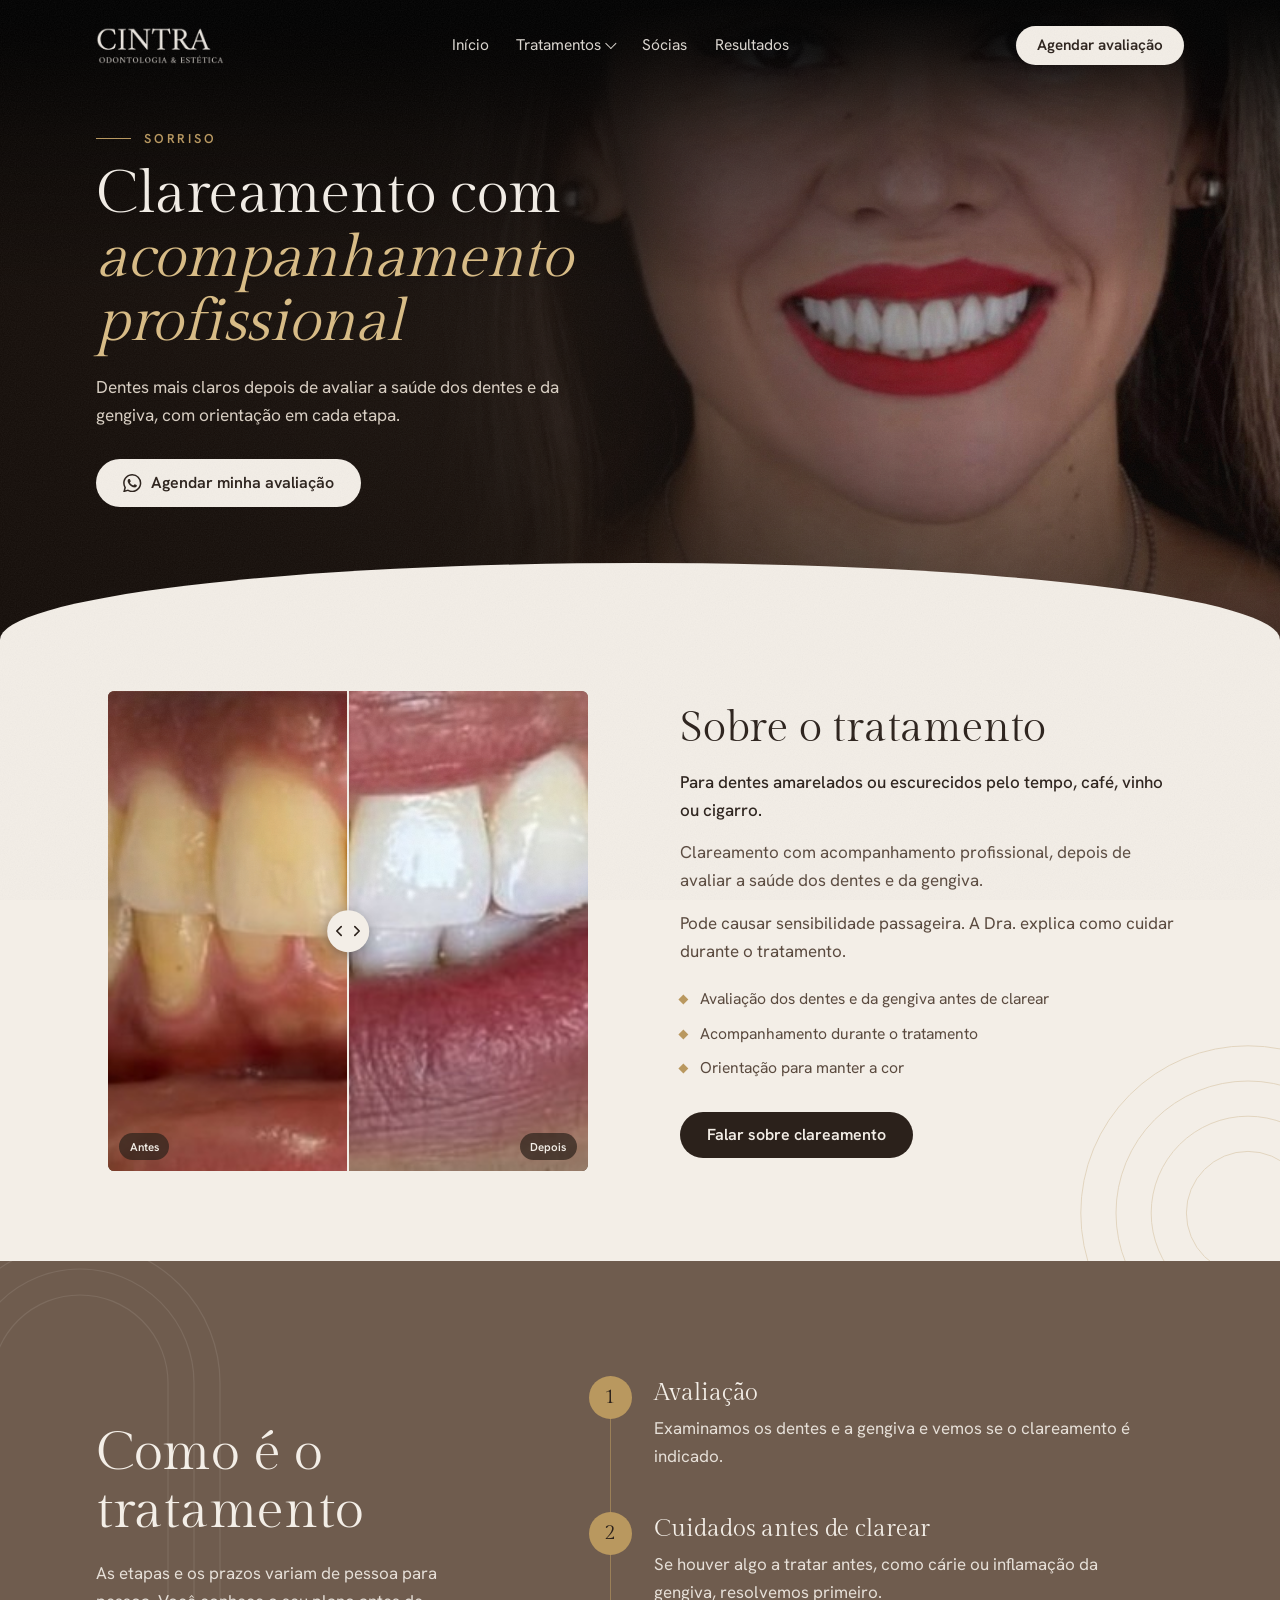
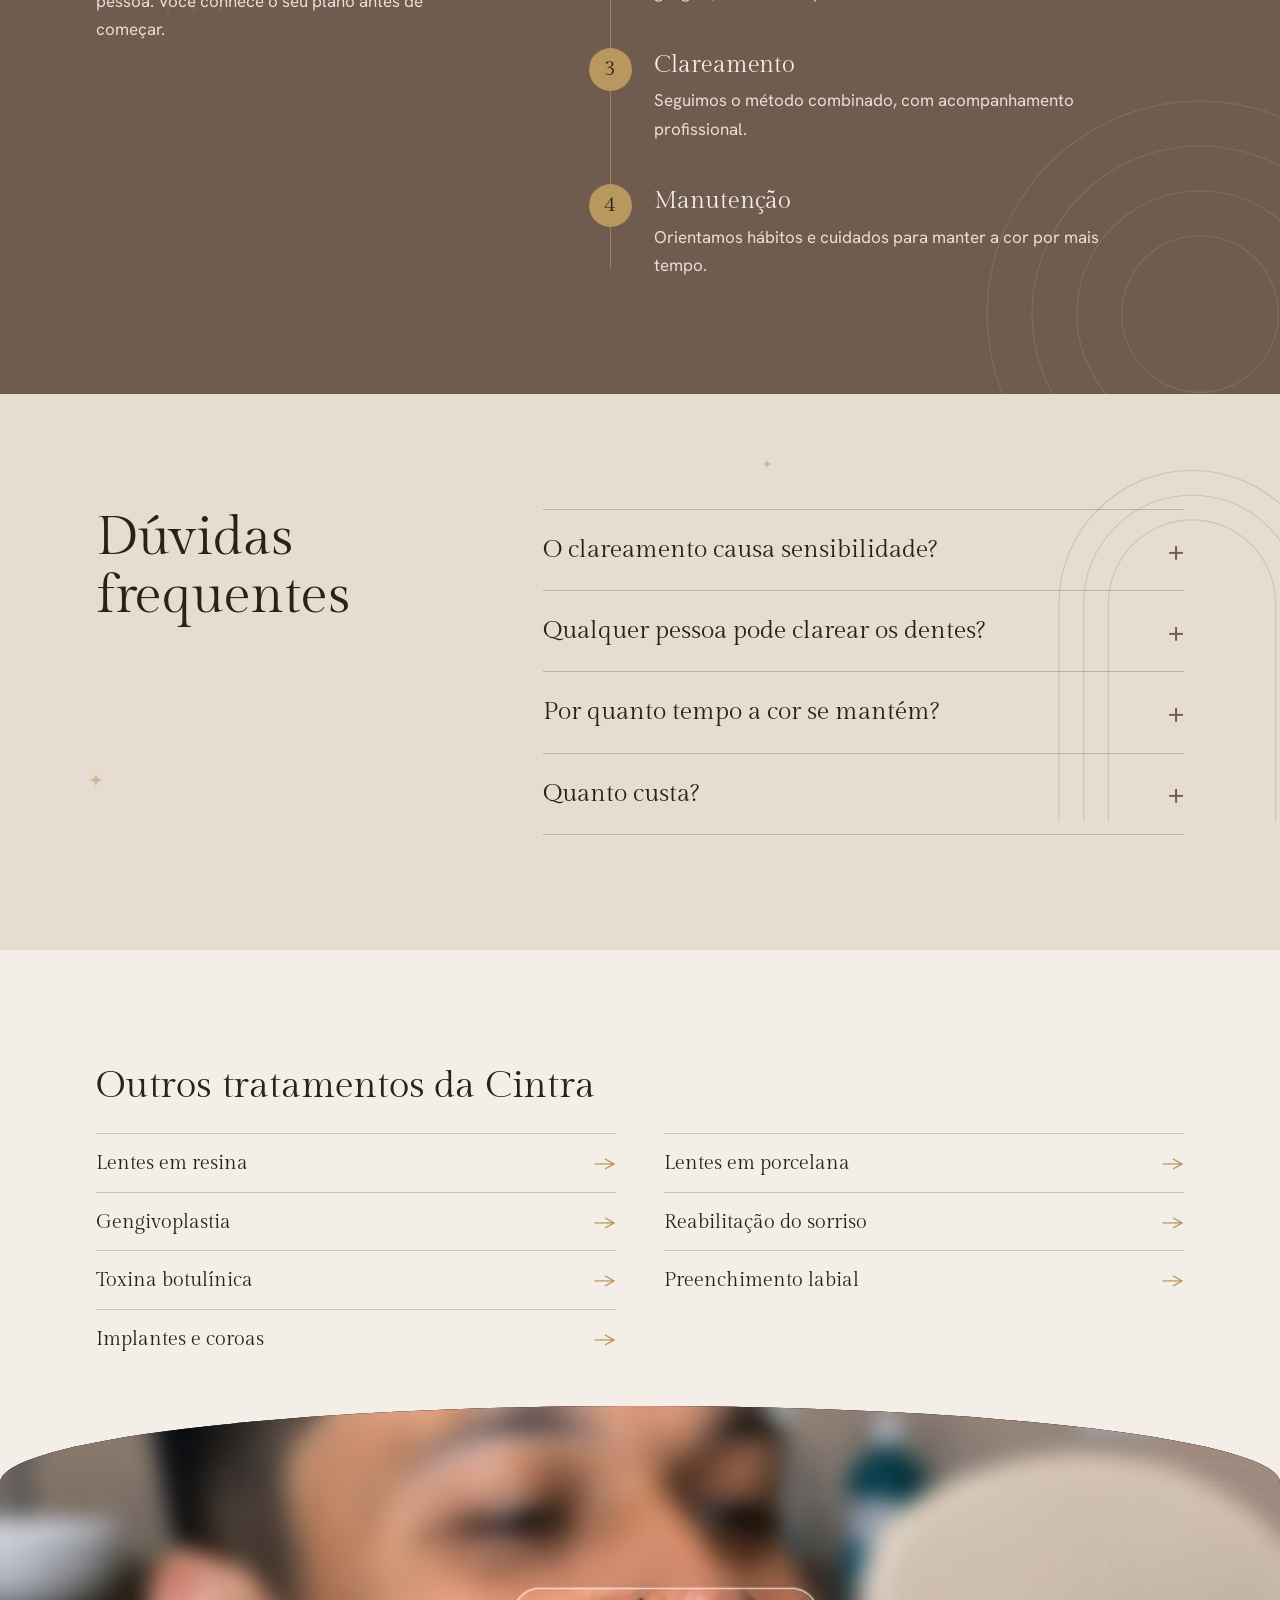
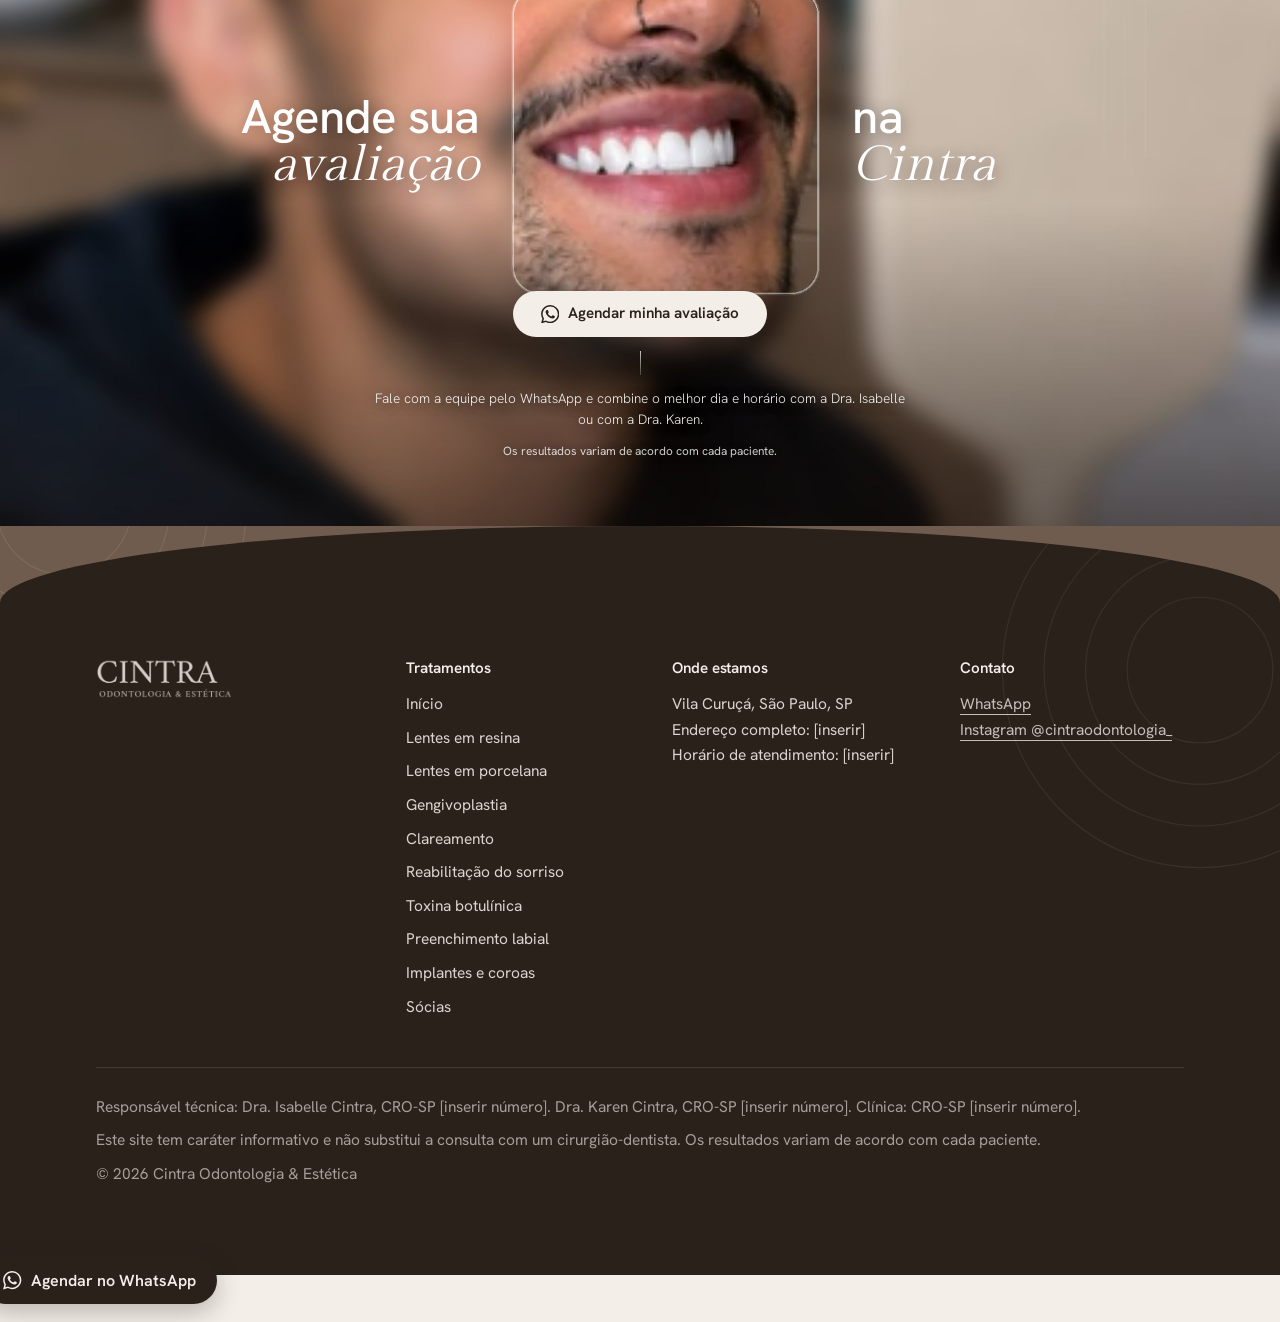
==== commit da5807b6: "Add files via upload" ====
--- a/clareamento.html
+++ b/clareamento.html
@@ -38,15 +38,15 @@
 
 <main id="topo">
 <section class="phero">
+  <div class="phero-bg" aria-hidden="true"><img src="capa-clareamento.jpg" alt="" fetchpriority="high"></div>
   <div class="wrap phero-grid">
-    <div>
+    <div class="phero-text">
       <p class="kicker">Sorriso</p>
       <h1>Clareamento com <em>acompanhamento profissional</em></h1>
       <p class="sub">Dentes mais claros depois de avaliar a saúde dos dentes e da gengiva, com orientação em cada etapa.</p>
       <a class="btn btn-light" data-wa="Olá! Gostaria de agendar uma avaliação sobre clareamento." href="https://www.instagram.com/cintraodontologia_/"><svg viewBox="0 0 24 24" aria-hidden="true"><path d="M17.472 14.382c-.297-.149-1.758-.867-2.03-.967-.273-.099-.471-.148-.67.15-.197.297-.767.966-.94 1.164-.173.199-.347.223-.644.075-.297-.15-1.255-.463-2.39-1.475-.883-.788-1.48-1.761-1.653-2.059-.173-.297-.018-.458.13-.606.134-.133.298-.347.446-.52.149-.174.198-.298.298-.497.099-.198.05-.371-.025-.52-.075-.149-.669-1.612-.916-2.207-.242-.579-.487-.5-.669-.51-.173-.008-.371-.01-.57-.01-.198 0-.52.074-.792.372-.272.297-1.04 1.016-1.04 2.479 0 1.462 1.065 2.875 1.213 3.074.149.198 2.096 3.2 5.077 4.487.709.306 1.262.489 1.694.625.712.227 1.36.195 1.871.118.571-.085 1.758-.719 2.006-1.413.248-.694.248-1.289.173-1.413-.074-.124-.272-.198-.57-.347m-5.421 7.403h-.004a9.87 9.87 0 01-5.031-1.378l-.361-.214-3.741.982.998-3.648-.235-.374a9.86 9.86 0 01-1.51-5.26c.001-5.45 4.436-9.884 9.888-9.884 2.64 0 5.122 1.03 6.988 2.898a9.825 9.825 0 012.893 6.994c-.003 5.45-4.437 9.884-9.885 9.884m8.413-18.297A11.815 11.815 0 0012.05 0C5.495 0 .16 5.335.157 11.892c0 2.096.547 4.142 1.588 5.945L.057 24l6.305-1.654a11.882 11.882 0 005.683 1.448h.005c6.554 0 11.89-5.335 11.893-11.893a11.821 11.821 0 00-3.48-8.413Z"/></svg>Agendar minha avaliação</a>
       
     </div>
-    <figure class="phero-photo small"><img src="clareamento-depois.jpg" alt="Dentes depois do clareamento" fetchpriority="high"></figure>
   </div>
 </section>
 <section class="tb bg-ivory curved" id="sobre">
--- a/style.css
+++ b/style.css
@@ -588,3 +588,32 @@
 .back{display:inline-flex;margin-bottom:1.4rem;font-size:.9rem;opacity:.85;text-decoration:none;color:#E6DCCF}
 .back:hover{text-decoration:underline}
 .phero-photo.small{width:min(100%,21rem)}
+
+/* Cabeçalho das páginas com imagem de fundo */
+.phero{min-height:clamp(33rem,50vw,42rem);display:flex;align-items:center}
+.phero::before{display:none}
+.phero>.wrap{position:relative;z-index:1}
+.phero-grid{display:block}
+.phero-bg{position:absolute;inset:0;z-index:0}
+.phero-bg img{width:100%;height:100%;object-fit:cover;object-position:center;display:block;filter:saturate(1.05) contrast(1.04)}
+.phero-bg::after{content:"";position:absolute;inset:0;pointer-events:none;
+  background:linear-gradient(180deg,#000 0%,rgba(0,0,0,.88) 7%,rgba(0,0,0,.42) 22%,rgba(0,0,0,0) 46%),
+             linear-gradient(90deg,rgba(20,13,9,.93) 0%,rgba(20,13,9,.74) 40%,rgba(20,13,9,.22) 76%,rgba(20,13,9,.12) 100%),
+             linear-gradient(0deg,rgba(20,13,9,.6) 0%,rgba(20,13,9,0) 34%)}
+.phero-bg.cut img{object-fit:contain;object-position:right bottom;filter:contrast(1.04) saturate(1.04) drop-shadow(0 1.4rem 2.6rem rgba(8,5,3,.7))}
+.phero-bg.cut::after{background:linear-gradient(180deg,#000 0%,rgba(0,0,0,.88) 7%,rgba(0,0,0,.42) 22%,rgba(0,0,0,0) 46%),linear-gradient(90deg,rgba(20,13,9,.5) 0%,rgba(20,13,9,0) 55%)}
+.phero-text{max-width:36rem}
+@media(max-width:800px){
+  .phero{min-height:30rem}
+  .phero-bg::after{background:linear-gradient(180deg,#000 0%,rgba(0,0,0,.85) 7%,rgba(0,0,0,.35) 26%,rgba(20,13,9,.55) 60%,rgba(20,13,9,.82) 100%)}
+  .phero-bg.cut img{object-position:center bottom;opacity:.55}
+}
+.phero-bg:not(.cut) img{position:absolute;right:0;top:0;left:auto;width:70%;
+  -webkit-mask-image:linear-gradient(90deg,transparent 0%,#000 38%);mask-image:linear-gradient(90deg,transparent 0%,#000 38%)}
+@media(max-width:800px){.phero-bg:not(.cut) img{width:100%;-webkit-mask-image:none;mask-image:none}}
+
+/* Brilho no botão ao passar o mouse (referência Desfoque Dental) */
+.btn-light,.btn-dark{position:relative;overflow:hidden}
+.btn-light::before,.btn-dark::before{content:"";position:absolute;top:0;left:-100%;width:60%;height:100%;background:linear-gradient(90deg,transparent,rgba(255,255,255,.55),transparent);transform:skewX(-20deg);transition:left .6s;pointer-events:none}
+.btn-light:hover::before,.btn-dark:hover::before{left:150%}
+.phero-bg img{transition:transform .8s ease-out}
